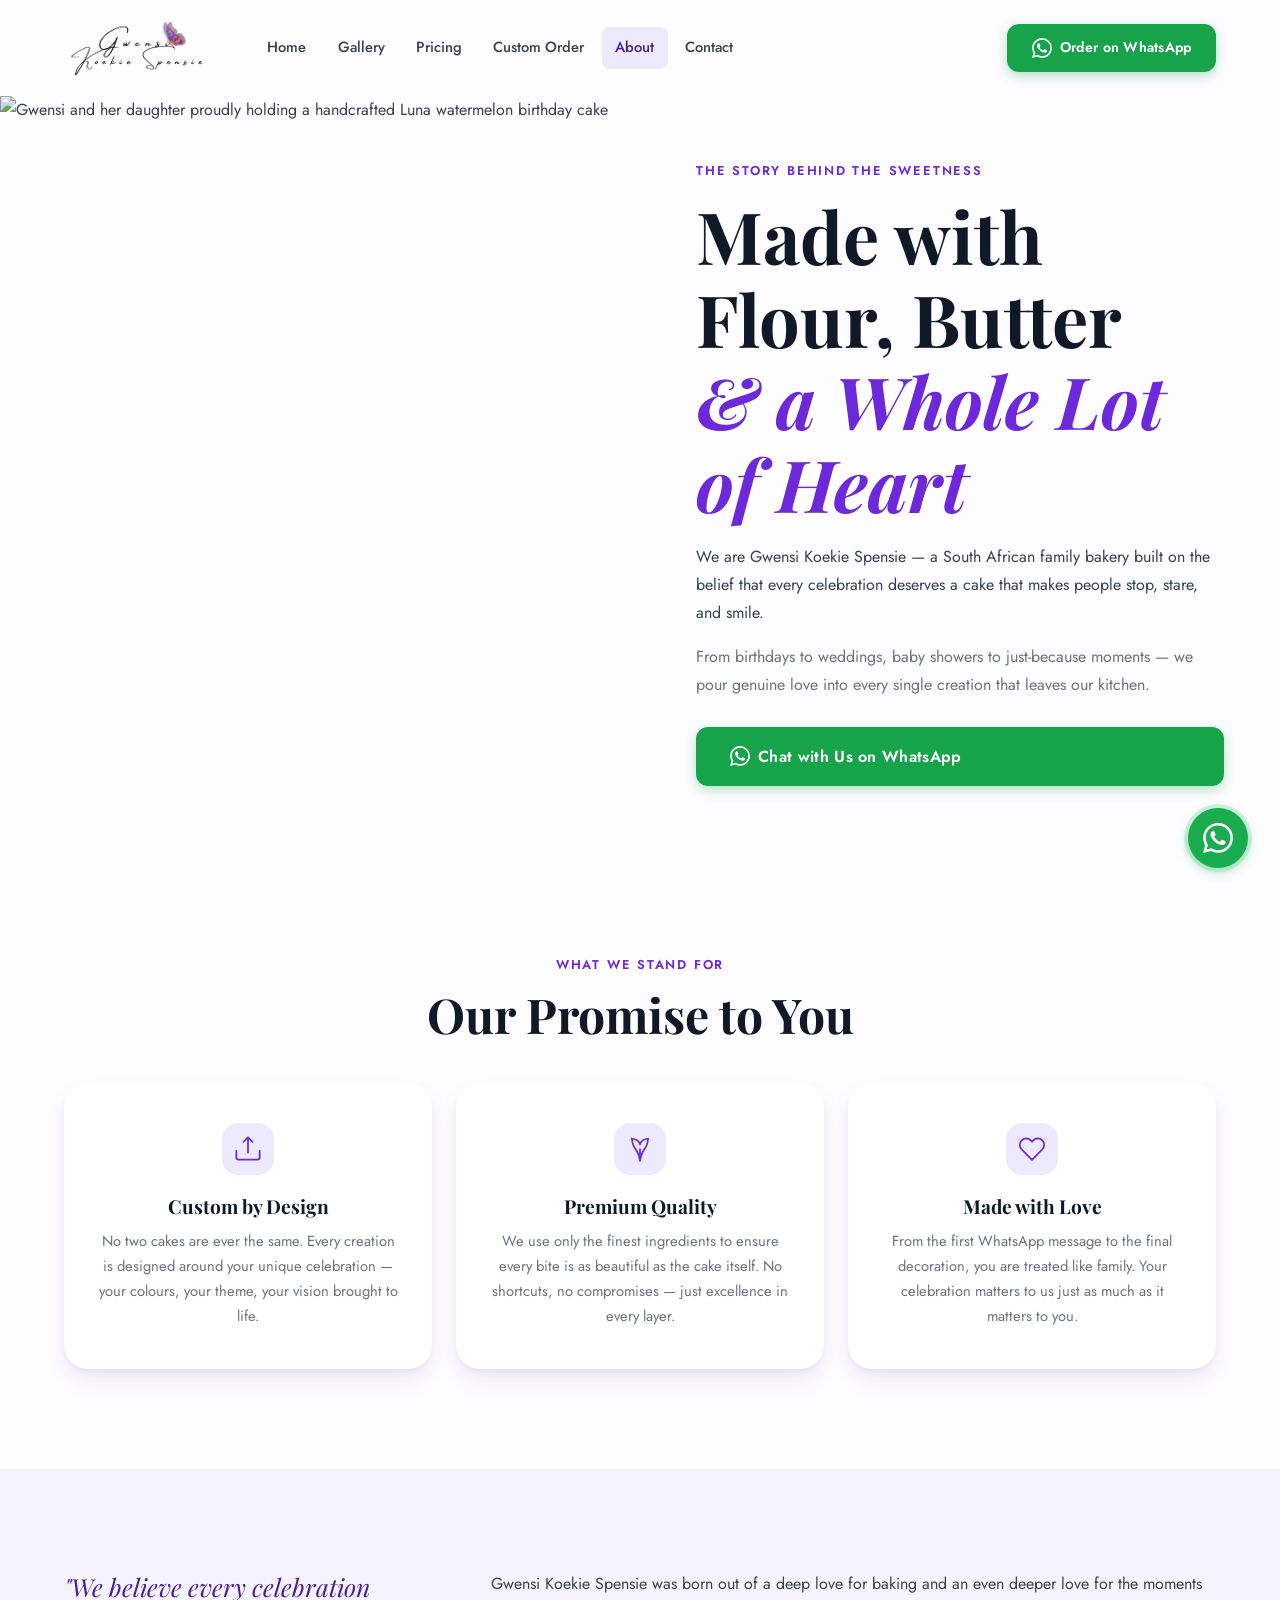
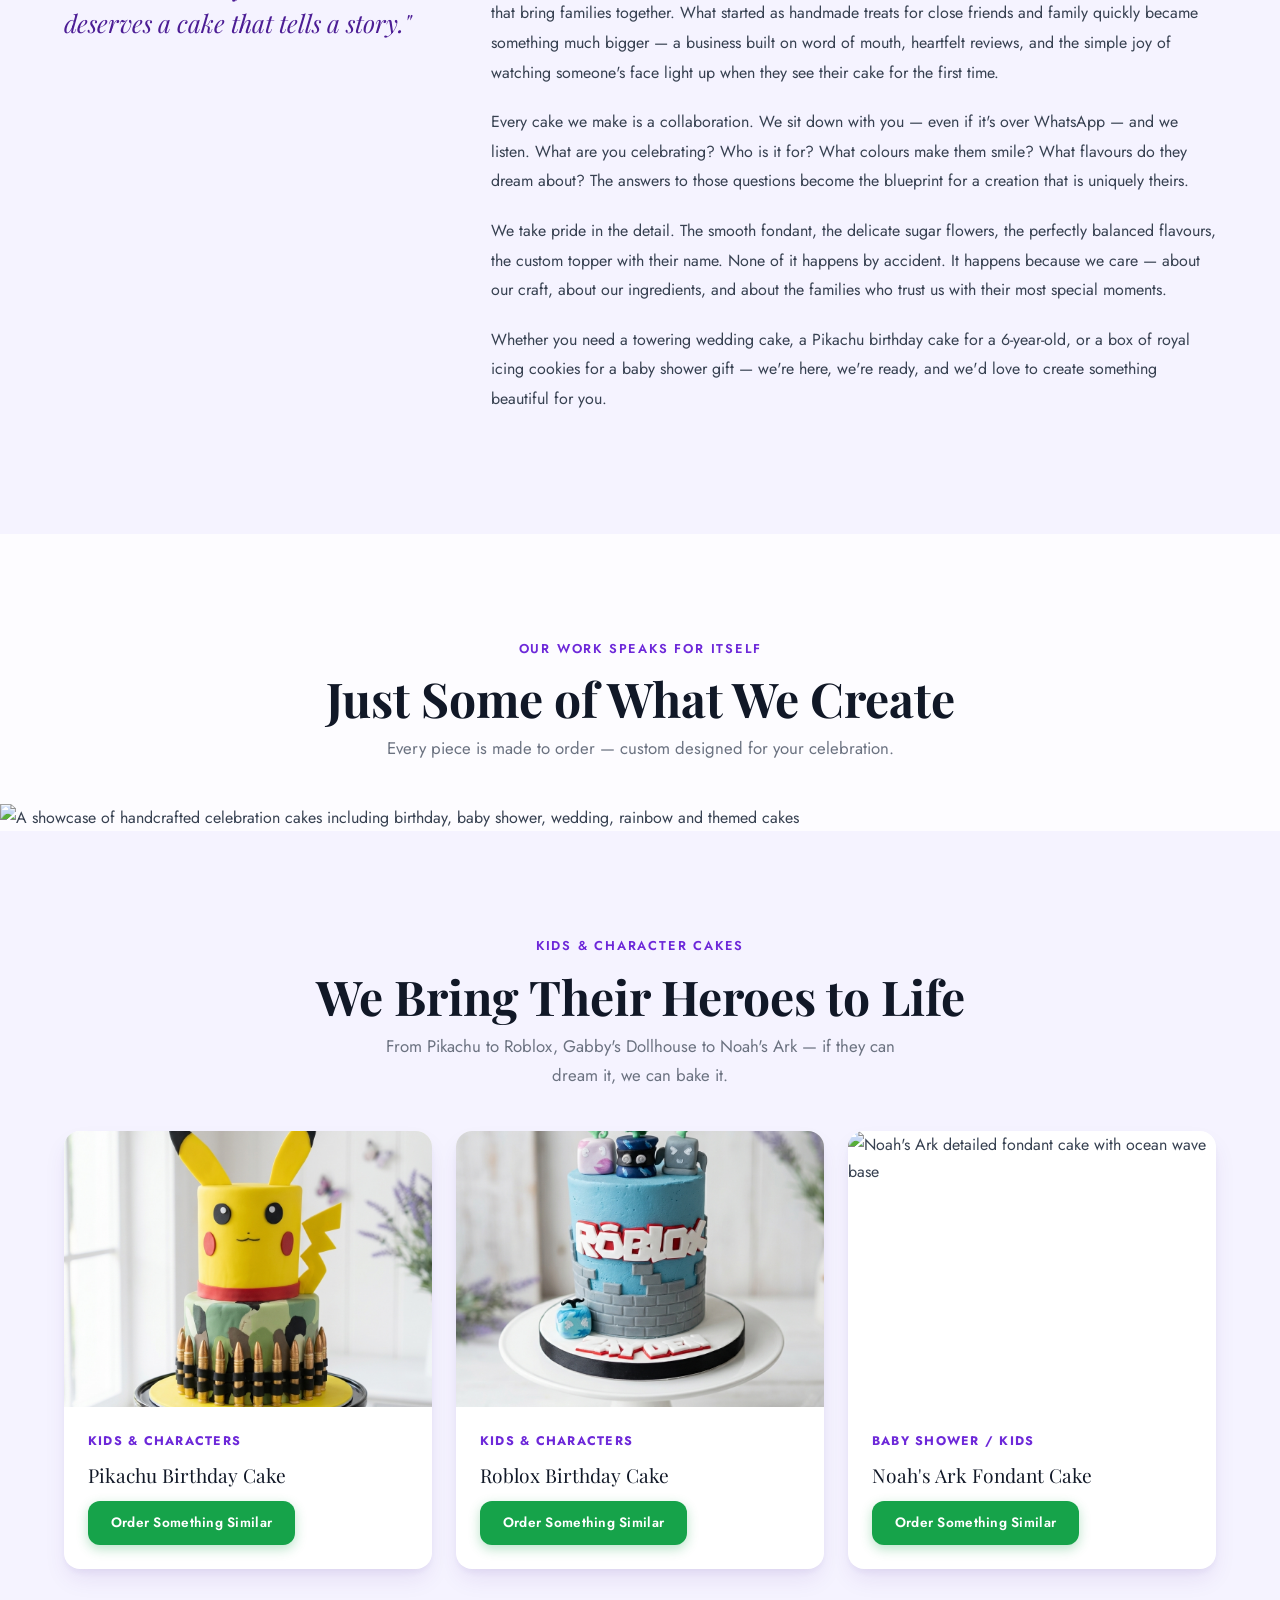
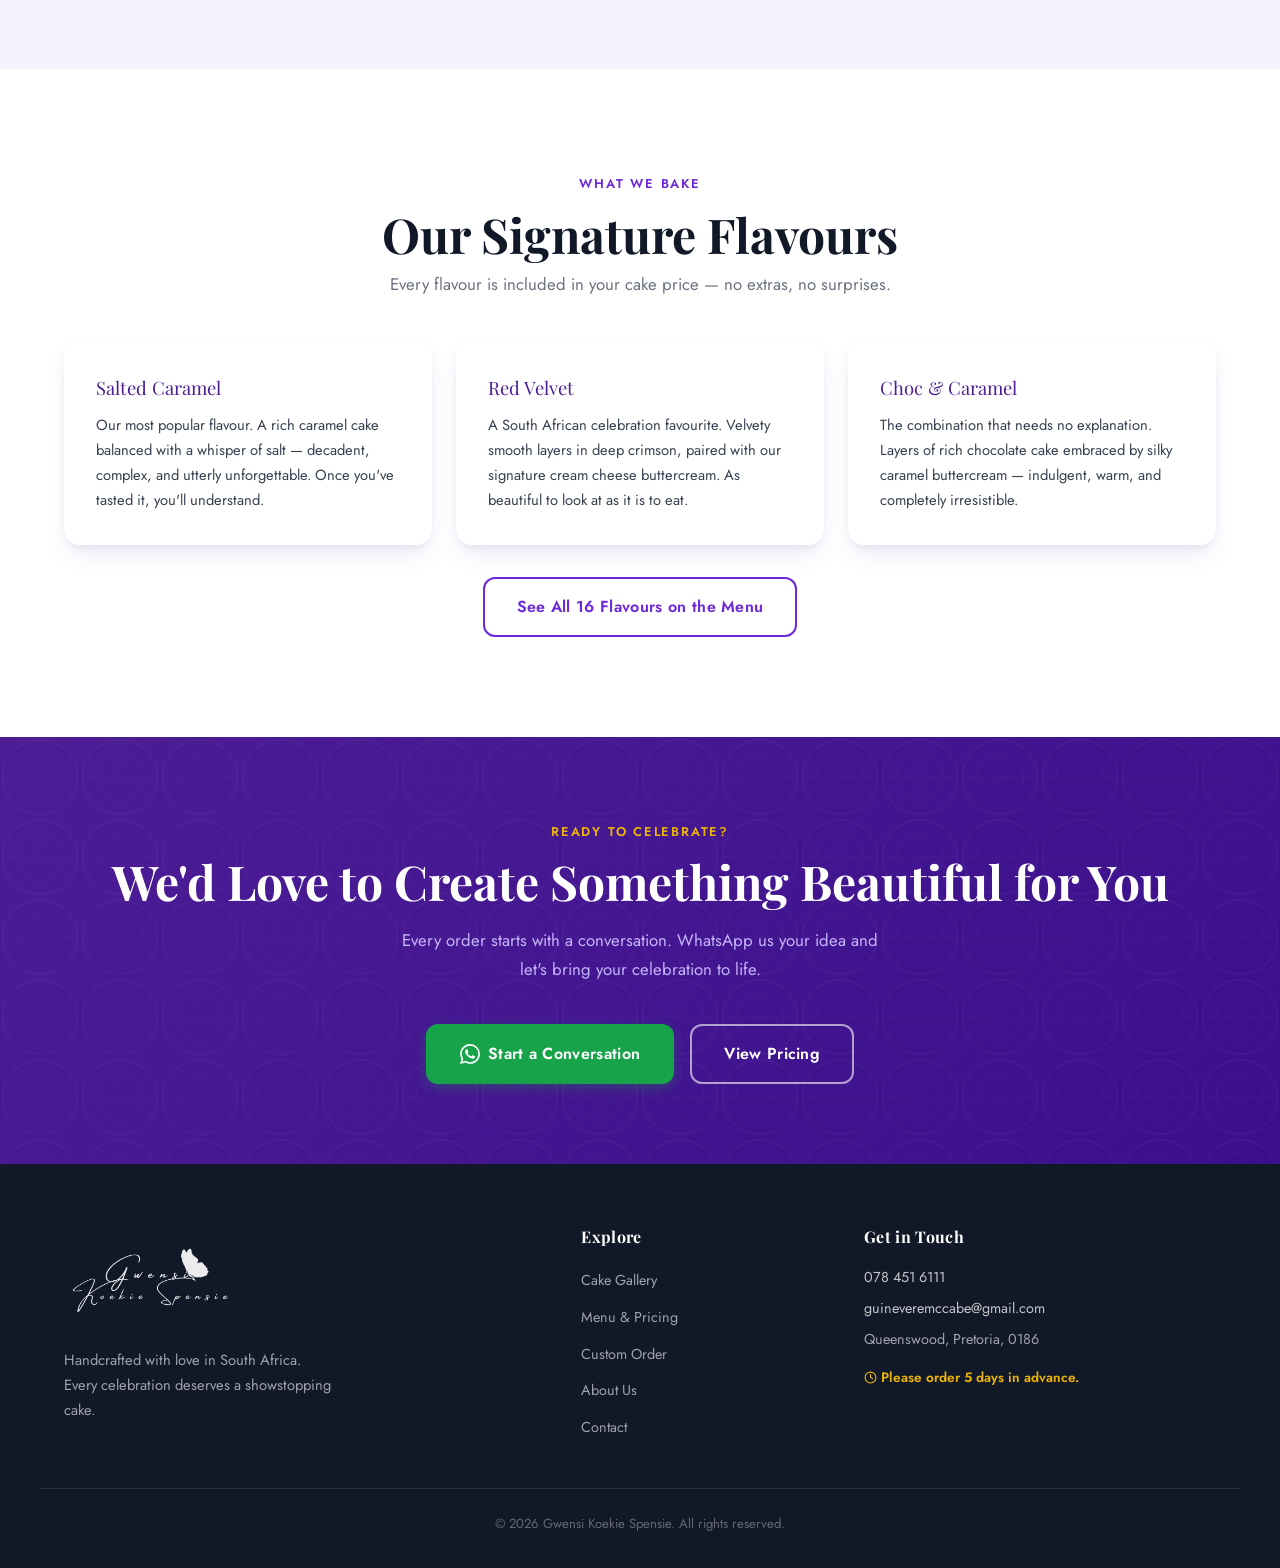
==== about.html @ 466b2aad "feat: initial commit — Gwensi Koekie Spensie website Full 6-page static bakery website with: - Respo" ====
<!DOCTYPE html>
<html lang="en">
<head>
  <meta charset="UTF-8">
  <meta name="viewport" content="width=device-width, initial-scale=1.0">
  <meta name="description" content="Meet the team behind Gwensi Koekie Spensie — handcrafted celebration cakes made with love, premium ingredients and a passion for making every occasion unforgettable.">
  <meta name="theme-color" content="#4C1D95">
  <title>About — Gwensi Koekie Spensie</title>
  <link rel="icon" type="image/png" href="images/logo.png">
  <link rel="canonical" href="https://gwensikoekie.co.za/about">
  <meta property="og:type" content="website">
  <meta property="og:url" content="https://gwensikoekie.co.za/about">
  <meta property="og:title" content="About — Gwensi Koekie Spensie">
  <meta property="og:description" content="Meet the team behind Gwensi Koekie Spensie — handcrafted celebration cakes made with love, premium ingredients and a passion for making every occasion unforgettable.">
  <meta property="og:image" content="images/about-gwensi.jpg">
  <meta property="og:site_name" content="Gwensi Koekie Spensie">
  <link rel="preload" as="image" href="images/about-gwensi.jpg">
  <link rel="preconnect" href="https://fonts.googleapis.com">
  <link rel="preconnect" href="https://fonts.gstatic.com" crossorigin>
  <link href="https://fonts.googleapis.com/css2?family=Playfair+Display:ital,wght@0,400;0,600;0,700;1,400&family=Jost:wght@300;400;500;600&display=swap" rel="stylesheet">
  <link rel="stylesheet" href="css/base.css">
  <link rel="stylesheet" href="css/components.css">
  <link rel="stylesheet" href="css/pages.css">
</head>
<body data-page="about">

  <!-- HEADER -->
  <header class="site-header" id="site-header">
    <div class="container header-inner">
      <a href="index.html" class="logo-link" aria-label="Gwensi Koekie Spensie home">
        <img src="images/logo.png" alt="Gwensi Koekie Spensie logo" class="logo-img">
      </a>
      <nav class="main-nav" id="main-nav" aria-label="Main navigation">
        <ul class="nav-list">
          <li><a href="index.html">Home</a></li>
          <li><a href="gallery.html">Gallery</a></li>
          <li><a href="pricing.html">Pricing</a></li>
          <li><a href="order.html">Custom Order</a></li>
          <li><a href="about.html">About</a></li>
          <li><a href="contact.html">Contact</a></li>
        </ul>
      </nav>
      <a href="https://wa.me/27784516111?text=Hi%20Gwensi!%20I%27d%20love%20to%20place%20an%20order." target="_blank" rel="noopener noreferrer" class="btn btn-whatsapp header-wa-btn">
        <svg xmlns="http://www.w3.org/2000/svg" viewBox="0 0 24 24" fill="currentColor" aria-hidden="true" width="20" height="20"><path d="M17.472 14.382c-.297-.149-1.758-.867-2.03-.967-.273-.099-.471-.148-.67.15-.197.297-.767.966-.94 1.164-.173.199-.347.223-.644.075-.297-.15-1.255-.463-2.39-1.475-.883-.788-1.48-1.761-1.653-2.059-.173-.297-.018-.458.13-.606.134-.133.298-.347.446-.52.149-.174.198-.298.298-.497.099-.198.05-.371-.025-.52-.075-.149-.669-1.612-.916-2.207-.242-.579-.487-.5-.669-.51-.173-.008-.371-.01-.57-.01-.198 0-.52.074-.792.372-.272.297-1.04 1.016-1.04 2.479 0 1.462 1.065 2.875 1.213 3.074.149.198 2.096 3.2 5.077 4.487.709.306 1.262.489 1.694.625.712.227 1.36.195 1.871.118.571-.085 1.758-.719 2.006-1.413.248-.694.248-1.289.173-1.413-.074-.124-.272-.198-.57-.347m-5.421 7.403h-.004a9.87 9.87 0 01-5.031-1.378l-.361-.214-3.741.982.998-3.648-.235-.374a9.86 9.86 0 01-1.51-5.26c.001-5.45 4.436-9.884 9.888-9.884 2.64 0 5.122 1.03 6.988 2.898a9.825 9.825 0 012.893 6.994c-.003 5.45-4.437 9.884-9.885 9.884m8.413-18.297A11.815 11.815 0 0012.05 0C5.495 0 .16 5.335.157 11.892c0 2.096.547 4.142 1.588 5.945L.057 24l6.305-1.654a11.882 11.882 0 005.683 1.448h.005c6.554 0 11.89-5.335 11.893-11.893a11.821 11.821 0 00-3.48-8.413z"/></svg>
        Order on WhatsApp
      </a>
      <button class="hamburger" id="hamburger" aria-label="Open navigation menu" aria-expanded="false" aria-controls="main-nav">
        <span></span><span></span><span></span>
      </button>
    </div>
  </header>

  <main>

    <!-- HERO SPLIT — Real Photo of the Bakers -->
    <section class="about-hero-split">
      <div class="about-hero-split__img">
        <img src="images/about-gwensi.jpg" alt="Gwensi and her daughter proudly holding a handcrafted Luna watermelon birthday cake" loading="eager">
      </div>
      <div class="about-hero-split__content">
        <span class="eyebrow">The Story Behind the Sweetness</span>
        <h1 style="margin-bottom: 1.1rem;">Made with Flour, Butter<br><em style="color: var(--purple-mid);">&amp; a Whole Lot of Heart</em></h1>
        <p style="margin-bottom: 1rem;">We are Gwensi Koekie Spensie — a South African family bakery built on the belief that every celebration deserves a cake that makes people stop, stare, and smile.</p>
        <p style="margin-bottom: 1.75rem; color: var(--text-light);">From birthdays to weddings, baby showers to just-because moments — we pour genuine love into every single creation that leaves our kitchen.</p>
        <a href="https://wa.me/27784516111?text=Hi%20Gwensi!%20I%27d%20love%20to%20chat%20about%20placing%20an%20order." target="_blank" rel="noopener noreferrer" class="btn btn-whatsapp">
          <svg xmlns="http://www.w3.org/2000/svg" viewBox="0 0 24 24" fill="currentColor" width="20" height="20" aria-hidden="true"><path d="M17.472 14.382c-.297-.149-1.758-.867-2.03-.967-.273-.099-.471-.148-.67.15-.197.297-.767.966-.94 1.164-.173.199-.347.223-.644.075-.297-.15-1.255-.463-2.39-1.475-.883-.788-1.48-1.761-1.653-2.059-.173-.297-.018-.458.13-.606.134-.133.298-.347.446-.52.149-.174.198-.298.298-.497.099-.198.05-.371-.025-.52-.075-.149-.669-1.612-.916-2.207-.242-.579-.487-.5-.669-.51-.173-.008-.371-.01-.57-.01-.198 0-.52.074-.792.372-.272.297-1.04 1.016-1.04 2.479 0 1.462 1.065 2.875 1.213 3.074.149.198 2.096 3.2 5.077 4.487.709.306 1.262.489 1.694.625.712.227 1.36.195 1.871.118.571-.085 1.758-.719 2.006-1.413.248-.694.248-1.289.173-1.413-.074-.124-.272-.198-.57-.347m-5.421 7.403h-.004a9.87 9.87 0 01-5.031-1.378l-.361-.214-3.741.982.998-3.648-.235-.374a9.86 9.86 0 01-1.51-5.26c.001-5.45 4.436-9.884 9.888-9.884 2.64 0 5.122 1.03 6.988 2.898a9.825 9.825 0 012.893 6.994c-.003 5.45-4.437 9.884-9.885 9.884m8.413-18.297A11.815 11.815 0 0012.05 0C5.495 0 .16 5.335.157 11.892c0 2.096.547 4.142 1.588 5.945L.057 24l6.305-1.654a11.882 11.882 0 005.683 1.448h.005c6.554 0 11.89-5.335 11.893-11.893a11.821 11.821 0 00-3.48-8.413z"/></svg>
          Chat with Us on WhatsApp
        </a>
      </div>
    </section>

    <!-- THREE PILLARS -->
    <section class="section" style="background: var(--off-white);">
      <div class="container">
        <div class="text-center reveal" style="margin-bottom: 2.5rem;">
          <span class="eyebrow">What We Stand For</span>
          <h2 class="section-heading">Our Promise to You</h2>
        </div>
        <div class="grid-3">
          <div class="pillar-card reveal reveal--delay-1">
            <span class="pillar-card__icon"><svg xmlns="http://www.w3.org/2000/svg" fill="none" viewBox="0 0 24 24" stroke="currentColor" stroke-width="1.5" stroke-linecap="round" stroke-linejoin="round" aria-hidden="true"><path d="M2 13.5V19a2 2 0 002 2h16a2 2 0 002-2v-5.5"/><path d="M12 2v13M8 6l4-4 4 4"/></svg></span>
            <h3 class="pillar-card__title">Custom by Design</h3>
            <p class="pillar-card__text">No two cakes are ever the same. Every creation is designed around your unique celebration — your colours, your theme, your vision brought to life.</p>
          </div>
          <div class="pillar-card reveal reveal--delay-2">
            <span class="pillar-card__icon"><svg xmlns="http://www.w3.org/2000/svg" fill="none" viewBox="0 0 24 24" stroke="currentColor" stroke-width="1.5" stroke-linecap="round" stroke-linejoin="round" aria-hidden="true"><path d="M12 22V12"/><path d="M5 3s.55 6 3.5 9.5C11 16 12 22 12 22c0 0 1-6 3.5-9.5C18.45 9 19 3 19 3S13 4 12 8c-1-4-7-5-7-5z"/></svg></span>
            <h3 class="pillar-card__title">Premium Quality</h3>
            <p class="pillar-card__text">We use only the finest ingredients to ensure every bite is as beautiful as the cake itself. No shortcuts, no compromises — just excellence in every layer.</p>
          </div>
          <div class="pillar-card reveal reveal--delay-3">
            <span class="pillar-card__icon"><svg xmlns="http://www.w3.org/2000/svg" fill="none" viewBox="0 0 24 24" stroke="currentColor" stroke-width="1.5" stroke-linecap="round" stroke-linejoin="round" aria-hidden="true"><path d="M20.84 4.61a5.5 5.5 0 0 0-7.78 0L12 5.67l-1.06-1.06a5.5 5.5 0 0 0-7.78 7.78l1.06 1.06L12 21.23l7.78-7.78 1.06-1.06a5.5 5.5 0 0 0 0-7.78z"/></svg></span>
            <h3 class="pillar-card__title">Made with Love</h3>
            <p class="pillar-card__text">From the first WhatsApp message to the final decoration, you are treated like family. Your celebration matters to us just as much as it matters to you.</p>
          </div>
        </div>
      </div>
    </section>

    <!-- BRAND STORY -->
    <section class="section about-story">
      <div class="container">
        <div class="about-story__grid">
          <div class="about-story__pull reveal">
            "We believe every celebration deserves a cake that tells a story."
          </div>
          <div class="about-story__text reveal reveal--delay-1">
            <p>Gwensi Koekie Spensie was born out of a deep love for baking and an even deeper love for the moments that bring families together. What started as handmade treats for close friends and family quickly became something much bigger — a business built on word of mouth, heartfelt reviews, and the simple joy of watching someone's face light up when they see their cake for the first time.</p>
            <p>Every cake we make is a collaboration. We sit down with you — even if it's over WhatsApp — and we listen. What are you celebrating? Who is it for? What colours make them smile? What flavours do they dream about? The answers to those questions become the blueprint for a creation that is uniquely theirs.</p>
            <p>We take pride in the detail. The smooth fondant, the delicate sugar flowers, the perfectly balanced flavours, the custom topper with their name. None of it happens by accident. It happens because we care — about our craft, about our ingredients, and about the families who trust us with their most special moments.</p>
            <p>Whether you need a towering wedding cake, a Pikachu birthday cake for a 6-year-old, or a box of royal icing cookies for a baby shower gift — we're here, we're ready, and we'd love to create something beautiful for you.</p>
          </div>
        </div>
      </div>
    </section>

    <!-- PORTFOLIO FULL WIDTH -->
    <section class="section" style="background: var(--off-white); padding-bottom: 0;">
      <div class="container">
        <div class="text-center reveal" style="margin-bottom: 2rem;">
          <span class="eyebrow">Our Work Speaks for Itself</span>
          <h2 class="section-heading">Just Some of What We Create</h2>
          <p class="section-sub">Every piece is made to order — custom designed for your celebration.</p>
        </div>
      </div>
      <img src="images/grid-occasions.jpg" alt="A showcase of handcrafted celebration cakes including birthday, baby shower, wedding, rainbow and themed cakes" class="about-fullwidth-img" style="border-radius: 0; max-height: 460px;" loading="lazy">
    </section>

    <!-- CHARACTER & KIDS CAKES SHOWCASE -->
    <section class="section" style="background: var(--purple-tint);">
      <div class="container">
        <div class="text-center reveal" style="margin-bottom: 2.5rem;">
          <span class="eyebrow">Kids &amp; Character Cakes</span>
          <h2 class="section-heading">We Bring Their Heroes to Life</h2>
          <p class="section-sub">From Pikachu to Roblox, Gabby's Dollhouse to Noah's Ark — if they can dream it, we can bake it.</p>
        </div>
        <div class="grid-3">
          <div class="card reveal reveal--delay-1">
            <img src="images/cake-pikachu.jpg" alt="Two-tier Pikachu character birthday cake with camo tier" class="card__img" loading="lazy">
            <div class="card__body">
              <p class="card__label">Kids &amp; Characters</p>
              <p class="card__title">Pikachu Birthday Cake</p>
              <a href="https://wa.me/27784516111?text=Hi%20Gwensi!%20I%27d%20love%20a%20character%20cake%20for%20my%20child%27s%20birthday.%20Can%20we%20chat%3F" target="_blank" rel="noopener noreferrer" class="btn btn-whatsapp btn--sm">Order Something Similar</a>
            </div>
          </div>
          <div class="card reveal reveal--delay-2">
            <img src="images/cake-roblox.jpg" alt="Roblox themed blue brick birthday cake for Payden" class="card__img" loading="lazy">
            <div class="card__body">
              <p class="card__label">Kids &amp; Characters</p>
              <p class="card__title">Roblox Birthday Cake</p>
              <a href="https://wa.me/27784516111?text=Hi%20Gwensi!%20I%27d%20love%20a%20Roblox%20themed%20cake.%20Can%20we%20chat%3F" target="_blank" rel="noopener noreferrer" class="btn btn-whatsapp btn--sm">Order Something Similar</a>
            </div>
          </div>
          <div class="card reveal reveal--delay-3">
            <img src="images/cake-noahs-ark.jpg" alt="Noah's Ark detailed fondant cake with ocean wave base" class="card__img" loading="lazy">
            <div class="card__body">
              <p class="card__label">Baby Shower / Kids</p>
              <p class="card__title">Noah's Ark Fondant Cake</p>
              <a href="https://wa.me/27784516111?text=Hi%20Gwensi!%20I%27d%20love%20a%20Noah%27s%20Ark%20style%20cake.%20Can%20we%20chat%3F" target="_blank" rel="noopener noreferrer" class="btn btn-whatsapp btn--sm">Order Something Similar</a>
            </div>
          </div>
        </div>
      </div>
    </section>

    <!-- SIGNATURE FLAVOURS -->
    <section class="section" style="background: var(--white);">
      <div class="container">
        <div class="text-center reveal" style="margin-bottom: 2.5rem;">
          <span class="eyebrow">What We Bake</span>
          <h2 class="section-heading">Our Signature Flavours</h2>
          <p class="section-sub">Every flavour is included in your cake price — no extras, no surprises.</p>
        </div>
        <div class="flavour-story-grid">
          <div class="flavour-story-card reveal reveal--delay-1">
            <p class="flavour-story-card__name">Salted Caramel</p>
            <p class="flavour-story-card__text">Our most popular flavour. A rich caramel cake balanced with a whisper of salt — decadent, complex, and utterly unforgettable. Once you've tasted it, you'll understand.</p>
          </div>
          <div class="flavour-story-card reveal reveal--delay-2">
            <p class="flavour-story-card__name">Red Velvet</p>
            <p class="flavour-story-card__text">A South African celebration favourite. Velvety smooth layers in deep crimson, paired with our signature cream cheese buttercream. As beautiful to look at as it is to eat.</p>
          </div>
          <div class="flavour-story-card reveal reveal--delay-3">
            <p class="flavour-story-card__name">Choc &amp; Caramel</p>
            <p class="flavour-story-card__text">The combination that needs no explanation. Layers of rich chocolate cake embraced by silky caramel buttercream — indulgent, warm, and completely irresistible.</p>
          </div>
        </div>
        <div class="text-center" style="margin-top: 2rem;">
          <a href="pricing.html" class="btn btn-outline">See All 16 Flavours on the Menu</a>
        </div>
      </div>
    </section>

    <!-- CONTACT NUDGE -->
    <section class="cta-banner">
      <div class="cta-banner__bg" aria-hidden="true"></div>
      <div class="container">
        <span class="eyebrow eyebrow--gold reveal">Ready to Celebrate?</span>
        <h2 class="cta-banner__title reveal">We'd Love to Create Something Beautiful for You</h2>
        <p class="cta-banner__sub reveal">Every order starts with a conversation. WhatsApp us your idea and let's bring your celebration to life.</p>
        <div class="cta-banner__btns reveal">
          <a href="https://wa.me/27784516111?text=Hi%20Gwensi!%20I%27d%20love%20to%20order%20a%20cake.%20Can%20we%20chat%3F" target="_blank" rel="noopener noreferrer" class="btn btn-whatsapp">
            <svg xmlns="http://www.w3.org/2000/svg" viewBox="0 0 24 24" fill="currentColor" width="20" height="20" aria-hidden="true"><path d="M17.472 14.382c-.297-.149-1.758-.867-2.03-.967-.273-.099-.471-.148-.67.15-.197.297-.767.966-.94 1.164-.173.199-.347.223-.644.075-.297-.15-1.255-.463-2.39-1.475-.883-.788-1.48-1.761-1.653-2.059-.173-.297-.018-.458.13-.606.134-.133.298-.347.446-.52.149-.174.198-.298.298-.497.099-.198.05-.371-.025-.52-.075-.149-.669-1.612-.916-2.207-.242-.579-.487-.5-.669-.51-.173-.008-.371-.01-.57-.01-.198 0-.52.074-.792.372-.272.297-1.04 1.016-1.04 2.479 0 1.462 1.065 2.875 1.213 3.074.149.198 2.096 3.2 5.077 4.487.709.306 1.262.489 1.694.625.712.227 1.36.195 1.871.118.571-.085 1.758-.719 2.006-1.413.248-.694.248-1.289.173-1.413-.074-.124-.272-.198-.57-.347m-5.421 7.403h-.004a9.87 9.87 0 01-5.031-1.378l-.361-.214-3.741.982.998-3.648-.235-.374a9.86 9.86 0 01-1.51-5.26c.001-5.45 4.436-9.884 9.888-9.884 2.64 0 5.122 1.03 6.988 2.898a9.825 9.825 0 012.893 6.994c-.003 5.45-4.437 9.884-9.885 9.884m8.413-18.297A11.815 11.815 0 0012.05 0C5.495 0 .16 5.335.157 11.892c0 2.096.547 4.142 1.588 5.945L.057 24l6.305-1.654a11.882 11.882 0 005.683 1.448h.005c6.554 0 11.89-5.335 11.893-11.893a11.821 11.821 0 00-3.48-8.413z"/></svg>
            Start a Conversation
          </a>
          <a href="pricing.html" class="btn btn-outline-white">View Pricing</a>
        </div>
      </div>
    </section>

  </main>

  <!-- FOOTER -->
  <footer class="site-footer">
    <div class="container footer-grid">
      <div class="footer-brand">
        <img src="images/logo.png" alt="Gwensi Koekie Spensie" class="footer-logo" loading="lazy">
        <p>Handcrafted with love in South Africa.<br>Every celebration deserves a showstopping cake.</p>
      </div>
      <div class="footer-links">
        <h4>Explore</h4>
        <ul>
          <li><a href="gallery.html">Cake Gallery</a></li>
          <li><a href="pricing.html">Menu &amp; Pricing</a></li>
          <li><a href="order.html">Custom Order</a></li>
          <li><a href="about.html">About Us</a></li>
          <li><a href="contact.html">Contact</a></li>
        </ul>
      </div>
      <div class="footer-contact">
        <h4>Get in Touch</h4>
        <p><a href="https://wa.me/27784516111" target="_blank" rel="noopener noreferrer">078 451 6111</a></p>
        <p><a href="mailto:guineveremccabe@gmail.com">guineveremccabe@gmail.com</a></p>
        <p>Queenswood, Pretoria, 0186</p><p class="footer-notice"><svg xmlns="http://www.w3.org/2000/svg" width="13" height="13" fill="none" viewBox="0 0 24 24" stroke="currentColor" stroke-width="2" stroke-linecap="round" stroke-linejoin="round" aria-hidden="true" style="display:inline-block;vertical-align:-2px;margin-right:4px"><circle cx="12" cy="12" r="10"/><polyline points="12 6 12 12 16 14"/></svg>Please order 5 days in advance.</p>
      </div>
    </div>
    <div class="footer-bottom container">
      <p>© 2026 Gwensi Koekie Spensie. All rights reserved.</p>
    </div>
  </footer>

  <!-- FLOATING WHATSAPP BUBBLE -->
  <button class="scroll-top-btn" id="scroll-top-btn" aria-label="Scroll to top"><svg viewBox="0 0 24 24" aria-hidden="true"><polyline points="18 15 12 9 6 15"></polyline></svg></button>

    <a href="https://wa.me/27784516111?text=Hi%20Gwensi!%20I%27d%20love%20to%20place%20an%20order." target="_blank" rel="noopener noreferrer" class="wa-bubble" aria-label="Order on WhatsApp">
    <svg xmlns="http://www.w3.org/2000/svg" viewBox="0 0 24 24" aria-hidden="true"><path d="M17.472 14.382c-.297-.149-1.758-.867-2.03-.967-.273-.099-.471-.148-.67.15-.197.297-.767.966-.94 1.164-.173.199-.347.223-.644.075-.297-.15-1.255-.463-2.39-1.475-.883-.788-1.48-1.761-1.653-2.059-.173-.297-.018-.458.13-.606.134-.133.298-.347.446-.52.149-.174.198-.298.298-.497.099-.198.05-.371-.025-.52-.075-.149-.669-1.612-.916-2.207-.242-.579-.487-.5-.669-.51-.173-.008-.371-.01-.57-.01-.198 0-.52.074-.792.372-.272.297-1.04 1.016-1.04 2.479 0 1.462 1.065 2.875 1.213 3.074.149.198 2.096 3.2 5.077 4.487.709.306 1.262.489 1.694.625.712.227 1.36.195 1.871.118.571-.085 1.758-.719 2.006-1.413.248-.694.248-1.289.173-1.413-.074-.124-.272-.198-.57-.347m-5.421 7.403h-.004a9.87 9.87 0 01-5.031-1.378l-.361-.214-3.741.982.998-3.648-.235-.374a9.86 9.86 0 01-1.51-5.26c.001-5.45 4.436-9.884 9.888-9.884 2.64 0 5.122 1.03 6.988 2.898a9.825 9.825 0 012.893 6.994c-.003 5.45-4.437 9.884-9.885 9.884m8.413-18.297A11.815 11.815 0 0012.05 0C5.495 0 .16 5.335.157 11.892c0 2.096.547 4.142 1.588 5.945L.057 24l6.305-1.654a11.882 11.882 0 005.683 1.448h.005c6.554 0 11.89-5.335 11.893-11.893a11.821 11.821 0 00-3.48-8.413z"/></svg>
    <span class="wa-bubble__tooltip">Order on WhatsApp</span>
  </a>

  <script src="js/main.js" defer></script>
</body>
</html>
---- css/base.css ----
/* ============================================================
   BASE — Custom Properties, Reset, Typography, Utilities
   Gwensi Koekie Spensie
   ============================================================ */

/* ── Custom Properties ──────────────────────────────────────── */
:root {
  /* Brand Palette — Purple */
  --purple-deep:  #4C1D95;
  --purple-mid:   #6D28D9;
  --purple-500:   #8B5CF6;
  --purple-light: #C4B5FD;
  --purple-wash:  #EDE9FE;
  --purple-tint:  #F5F3FF;

  /* Brand Palette — Green (WhatsApp) */
  --wa-green:     #16A34A;
  --wa-green-h:   #22C55E;
  --wa-dark:      #128C7E;
  --green-50:     #F0FDF4;

  /* Brand Palette — Gold */
  --gold:         #EAB308;
  --gold-light:   #FEF9C3;
  --gold-100:     #FEF9C3;

  /* Neutrals */
  --white:        #FFFFFF;
  --off-white:    #FDFCFF;
  --gray-50:      #F9FAFB;
  --gray-100:     #F3F4F6;
  --gray-300:     #D1D5DB;
  --gray-500:     #6B7280;
  --gray-700:     #374151;
  --gray-900:     #111827;

  /* Legacy aliases (keep for backward compat) */
  --text-dark:    #111827;
  --text-mid:     #374151;
  --text-light:   #6B7280;

  /* Typography */
  --font-heading: 'Playfair Display', Georgia, 'Times New Roman', serif;
  --font-body:    'Jost', 'Segoe UI', system-ui, sans-serif;

  /* Spacing — Section rhythm */
  --section-gap-desktop: 100px;
  --section-gap-mobile:  64px;
  --content-gap-desktop: 48px;
  --content-gap-mobile:  32px;

  /* Legacy spacing */
  --space-xs:  0.5rem;
  --space-sm:  1rem;
  --space-md:  2rem;
  --space-lg:  4rem;
  --space-xl:  7rem;

  /* Radius — Universal system */
  --btn-border-radius:  12px;
  --card-border-radius: 16px;
  --radius-sm:   8px;
  --radius-md:   16px;
  --radius-lg:   24px;
  --radius-xl:   32px;
  --radius-pill: 9999px;

  /* Buttons */
  --btn-padding:       14px 32px;
  --btn-font-size:     1rem;
  --btn-font-weight:   600;

  /* Cards */
  --card-padding-desktop: 32px;
  --card-padding-mobile:  24px;
  --card-gap: 24px;

  /* Max widths */
  --max-width:        1200px;
  --max-width-narrow: 800px;

  /* Shadows */
  --shadow-card:  0 4px 6px -1px rgba(76,29,149,0.06),
                  0 12px 24px -4px rgba(76,29,149,0.10);
  --shadow-hover: 0 8px 16px -2px rgba(76,29,149,0.14),
                  0 24px 48px -8px rgba(76,29,149,0.16);
  --shadow-cta:   0 4px 20px rgba(234,179,8,0.35);
  --shadow-wa:    0 4px 12px rgba(22,163,74,0.3);

  /* Motion */
  --ease-smooth: cubic-bezier(0.4, 0, 0.2, 1);
  --ease-spring: cubic-bezier(0.34, 1.56, 0.64, 1);
  --duration:    200ms;
  --duration-lg: 500ms;
}

/* ── Reset ──────────────────────────────────────────────────── */
*, *::before, *::after {
  box-sizing: border-box;
  margin: 0;
  padding: 0;
}

html {
  scroll-behavior: smooth;
  -webkit-text-size-adjust: 100%;
}

body {
  font-family: var(--font-body);
  font-size: 1rem;
  line-height: 1.7;
  color: var(--text-mid);
  background-color: var(--off-white);
  -webkit-font-smoothing: antialiased;
  -moz-osx-font-smoothing: grayscale;
}

img, video {
  display: block;
  max-width: 100%;
  height: auto;
}

a {
  color: inherit;
  text-decoration: none;
}

ul, ol {
  list-style: none;
}

button, input, select, textarea {
  font: inherit;
  border: none;
  background: none;
}

button {
  outline: none; /* buttons have :focus-visible styles */
}

button {
  cursor: pointer;
}

/* ── Typography ─────────────────────────────────────────────── */
h1, h2, h3, h4, h5, h6 {
  font-family: var(--font-heading);
  color: var(--text-dark);
  line-height: 1.15;
  font-weight: 700;
}

h1 { font-size: clamp(2.25rem, 5vw + 1rem, 4.5rem); }
h2 { font-size: clamp(1.75rem, 3vw + 0.75rem, 3rem); }
h3 { font-size: clamp(1.25rem, 2vw + 0.5rem, 1.75rem); }
h4 { font-size: clamp(1.1rem, 1.5vw + 0.4rem, 1.35rem); }

p {
  color: var(--text-mid);
  line-height: 1.75;
}

strong { font-weight: 600; color: var(--text-dark); }

em { font-style: italic; }

/* ── Layout Utilities ───────────────────────────────────────── */
.container {
  max-width: 1200px;
  margin-inline: auto;
  padding-inline: 1.5rem;
}

.container--narrow {
  max-width: 760px;
  margin-inline: auto;
  padding-inline: 1.5rem;
}

.section {
  padding-block: var(--section-gap-desktop);
}

.section--lg {
  padding-block: var(--space-xl);
}

.section--sm {
  padding-block: var(--space-md);
}

.section--alt {
  background: var(--gray-50);
}

@media (max-width: 767px) {
  .section { padding-block: var(--section-gap-mobile); }
}

/* ── Text Utilities ─────────────────────────────────────────── */
.text-center { text-align: center; }
.text-left   { text-align: left; }

.text-gradient {
  background: linear-gradient(135deg, var(--purple-deep) 0%, var(--gold) 100%);
  -webkit-background-clip: text;
  -webkit-text-fill-color: transparent;
  background-clip: text;
}

.eyebrow {
  display: inline-block;
  font-family: var(--font-body);
  font-size: 0.8rem;
  font-weight: 600;
  letter-spacing: 0.14em;
  text-transform: uppercase;
  color: var(--purple-mid);
  margin-bottom: 0.75rem;
}

.eyebrow--gold {
  color: var(--gold);
}

.lead {
  font-size: 1.1rem;
  color: var(--text-mid);
  line-height: 1.8;
  max-width: 60ch;
  margin-inline: auto;
}

.section-heading {
  margin-bottom: 0.5rem;
}

.section-sub {
  font-size: 1.05rem;
  color: var(--text-light);
  margin-bottom: 2.5rem;
  max-width: 55ch;
  margin-inline: auto;
}

/* ── Divider Ornament ───────────────────────────────────────── */
.divider {
  display: flex;
  align-items: center;
  gap: 1rem;
  margin-block: 1rem;
  opacity: 0.6;
}

.divider::before,
.divider::after {
  content: '';
  flex: 1;
  height: 1px;
  background: linear-gradient(to right, transparent, var(--gold), transparent);
}

.divider span {
  color: var(--gold);
  font-size: 0.9rem;
  flex-shrink: 0;
}

/* ── Scroll Reveal ──────────────────────────────────────────── */
.reveal {
  opacity: 0;
  transform: translateY(32px);
  transition: opacity var(--duration-lg) var(--ease-smooth),
              transform var(--duration-lg) var(--ease-smooth);
}

.reveal.revealed {
  opacity: 1;
  transform: translateY(0);
}

.reveal--delay-1 { transition-delay: 100ms; }
.reveal--delay-2 { transition-delay: 200ms; }
.reveal--delay-3 { transition-delay: 300ms; }
.reveal--delay-4 { transition-delay: 400ms; }

/* ── Grid Helpers ───────────────────────────────────────────── */
.grid-2 {
  display: grid;
  grid-template-columns: repeat(2, 1fr);
  gap: 1.5rem;
}

.grid-3 {
  display: grid;
  grid-template-columns: repeat(3, 1fr);
  gap: 1.5rem;
}

.grid-4 {
  display: grid;
  grid-template-columns: repeat(4, 1fr);
  gap: 1.5rem;
}

@media (max-width: 1023px) {
  .grid-4 { grid-template-columns: repeat(2, 1fr); }
}

@media (max-width: 767px) {
  .grid-2,
  .grid-3,
  .grid-4 { grid-template-columns: 1fr; }
}

/* ── Accessibility ──────────────────────────────────────────── */
:focus-visible {
  outline: 2px solid var(--purple-mid);
  outline-offset: 3px;
  border-radius: 4px;
}

.sr-only {
  position: absolute;
  width: 1px;
  height: 1px;
  padding: 0;
  margin: -1px;
  overflow: hidden;
  clip: rect(0,0,0,0);
  white-space: nowrap;
  border: 0;
}

/* ── Badge / Chip ───────────────────────────────────────────── */
.badge {
  display: inline-block;
  padding: 0.3rem 0.9rem;
  border-radius: var(--radius-pill);
  font-size: 0.78rem;
  font-weight: 600;
  letter-spacing: 0.06em;
  text-transform: uppercase;
}

.badge--purple {
  background: var(--purple-wash);
  color: var(--purple-deep);
}

.badge--gold {
  background: linear-gradient(135deg, var(--gold), #C9A227);
  color: var(--text-dark);
}

.badge--white {
  background: rgba(255,255,255,0.2);
  color: var(--white);
  border: 1px solid rgba(255,255,255,0.35);
}

/* ── Flavour Chip ───────────────────────────────────────────── */
.flavour-chip {
  display: inline-block;
  padding: 0.4rem 1.1rem;
  border-radius: var(--radius-pill);
  background: var(--purple-wash);
  color: var(--purple-deep);
  font-size: 0.9rem;
  font-weight: 500;
  border: 1px solid var(--purple-light);
  transition: background var(--duration) var(--ease-smooth),
              transform var(--duration) var(--ease-smooth);
}

.flavour-chip:hover {
  background: var(--purple-light);
  transform: translateY(-2px);
}

/* ── Notice Strip ───────────────────────────────────────────── */
.notice-strip {
  background: linear-gradient(135deg, var(--gold) 0%, #C9A227 100%);
  color: var(--text-dark);
  padding: 0.85rem 1.5rem;
  text-align: center;
  font-size: 0.92rem;
  font-weight: 600;
  letter-spacing: 0.04em;
}

.notice-strip a {
  text-decoration: underline;
  text-underline-offset: 3px;
}

/* ── Star Rating ────────────────────────────────────────────── */
.star-rating {
  display: flex;
  gap: 2px;
  margin-bottom: 0.75rem;
}

.star-rating span {
  color: var(--gold);
  font-size: 1rem;
}

/* ── Scroll-to-top Button ───────────────────────────────────── */
.scroll-top-btn {
  position: fixed;
  bottom: 7rem;
  right: 2rem;
  z-index: 199;
  width: 44px;
  height: 44px;
  border-radius: 50%;
  background: var(--purple-mid);
  color: var(--white);
  border: none;
  cursor: pointer;
  display: flex;
  align-items: center;
  justify-content: center;
  opacity: 0;
  pointer-events: none;
  transform: translateY(8px);
  transition: opacity 0.2s var(--ease-smooth), transform 0.2s var(--ease-smooth),
              background 0.2s var(--ease-smooth);
  box-shadow: 0 2px 8px rgba(76,29,149,0.25);
}

.scroll-top-btn.visible {
  opacity: 1;
  pointer-events: auto;
  transform: translateY(0);
}

.scroll-top-btn:hover {
  background: var(--purple-500);
}

.scroll-top-btn svg {
  width: 20px;
  height: 20px;
  stroke: currentColor;
  fill: none;
  stroke-width: 2.5;
  stroke-linecap: round;
  stroke-linejoin: round;
}
---- css/components.css ----
/* ============================================================
   COMPONENTS — Header, Footer, Buttons, Cards, WhatsApp Bubble
   Gwensi Koekie Spensie
   ============================================================ */

/* ── Buttons ────────────────────────────────────────────────── */
.btn {
  display: inline-flex;
  align-items: center;
  gap: 0.5rem;
  padding: var(--btn-padding);
  border-radius: var(--btn-border-radius);
  font-family: var(--font-body);
  font-size: var(--btn-font-size);
  font-weight: var(--btn-font-weight);
  letter-spacing: 0.02em;
  text-decoration: none;
  cursor: pointer;
  transition: transform 0.2s var(--ease-smooth),
              box-shadow 0.2s var(--ease-smooth),
              background-color 0.2s var(--ease-smooth),
              border-color 0.2s var(--ease-smooth),
              color 0.2s var(--ease-smooth);
  white-space: nowrap;
  border: 2px solid transparent;
}

.btn:hover {
  transform: translateY(-1px);
}

.btn:active {
  transform: translateY(0);
}

.btn:focus-visible {
  outline: 2px solid var(--purple-500);
  outline-offset: 2px;
}

.btn svg {
  width: 20px;
  height: 20px;
  flex-shrink: 0;
}

/* Primary — purple */
.btn-primary {
  background: var(--purple-mid);
  color: var(--white);
  box-shadow: 0 2px 8px rgba(76,29,149,0.15);
}

.btn-primary:hover {
  background: var(--purple-deep);
  box-shadow: 0 4px 16px rgba(76,29,149,0.22);
}

/* WhatsApp — green */
.btn-whatsapp {
  background: var(--wa-green);
  color: var(--white);
  box-shadow: var(--shadow-wa);
}

.btn-whatsapp:hover {
  background: var(--wa-green-h);
  box-shadow: 0 8px 20px rgba(22,163,74,0.35);
}

/* Gold — for dark/image backgrounds */
.btn-gold {
  background: linear-gradient(135deg, var(--gold) 0%, #C9A227 100%);
  color: var(--text-dark);
  box-shadow: var(--shadow-cta);
}

.btn-gold:hover {
  box-shadow: 0 8px 28px rgba(212,175,55,0.5);
}

/* Outline — purple */
.btn-outline {
  background: transparent;
  color: var(--purple-mid);
  border-color: var(--purple-mid);
}

.btn-outline:hover {
  background: var(--purple-wash);
}

/* Outline — white (for dark backgrounds) */
.btn-outline-white {
  background: transparent;
  color: var(--white);
  border-color: rgba(255,255,255,0.6);
}

.btn-outline-white:hover {
  background: rgba(255,255,255,0.12);
  border-color: var(--white);
}

/* Small variant */
.btn--sm {
  padding: 0.55rem 1.3rem;
  font-size: 0.85rem;
}

/* Full width */
.btn--full {
  width: 100%;
  justify-content: center;
}

/* ── Sticky Header ──────────────────────────────────────────── */
.site-header {
  position: fixed;
  top: 0;
  left: 0;
  right: 0;
  z-index: 100;
  background: var(--off-white);
  transition: background var(--duration) var(--ease-smooth),
              box-shadow var(--duration) var(--ease-smooth);
}

.site-header--scrolled {
  background: rgba(253,252,255,0.96);
  backdrop-filter: blur(12px);
  -webkit-backdrop-filter: blur(12px);
  box-shadow: 0 1px 0 rgba(91,33,182,0.08),
              0 4px 20px rgba(91,33,182,0.06);
}

.header-inner {
  display: flex;
  align-items: center;
  gap: 2rem;
  height: 96px;
}

.logo-link {
  display: flex;
  align-items: center;
  flex-shrink: 0;
}

.logo-img {
  height: 88px;
  width: auto;
  object-fit: contain;
}

/* ── Main Nav ───────────────────────────────────────────────── */
.main-nav {
  flex: 1;
}

.nav-list {
  display: flex;
  align-items: center;
  gap: 0.25rem;
}

.nav-list a {
  display: block;
  padding: 0.5rem 0.85rem;
  border-radius: var(--radius-sm);
  font-size: 0.92rem;
  font-weight: 500;
  color: var(--text-mid);
  transition: color var(--duration) var(--ease-smooth),
              background var(--duration) var(--ease-smooth);
}

.nav-list a:hover,
.nav-list a.active {
  color: var(--purple-deep);
  background: var(--purple-wash);
}

.header-wa-btn {
  padding: 0.65rem 1.4rem;
  font-size: 0.88rem;
  flex-shrink: 0;
}

/* ── Hamburger ──────────────────────────────────────────────── */
.hamburger {
  display: none;
  flex-direction: column;
  justify-content: center;
  gap: 5px;
  width: 40px;
  height: 40px;
  padding: 8px;
  border-radius: var(--radius-sm);
  margin-left: auto;
  transition: background var(--duration) var(--ease-smooth);
  flex-shrink: 0;
}

.hamburger:hover {
  background: var(--purple-wash);
}

.hamburger span {
  display: block;
  width: 24px;
  height: 2px;
  background: var(--text-dark);
  border-radius: 2px;
  transition: transform var(--duration) var(--ease-smooth),
              opacity var(--duration) var(--ease-smooth);
  transform-origin: center;
}

.hamburger[aria-expanded="true"] span:nth-child(1) {
  transform: translateY(7px) rotate(45deg);
}
.hamburger[aria-expanded="true"] span:nth-child(2) {
  opacity: 0;
}
.hamburger[aria-expanded="true"] span:nth-child(3) {
  transform: translateY(-7px) rotate(-45deg);
}

/* ── Mobile Nav Overlay ─────────────────────────────────────── */
@media (max-width: 899px) {
  .hamburger {
    display: flex;
  }

  .main-nav {
    display: none;
    position: fixed;
    inset: 0;
    background: rgba(253,252,255,0.98);
    backdrop-filter: blur(12px);
    -webkit-backdrop-filter: blur(12px);
    z-index: 300;
    flex-direction: column;
    align-items: center;
    justify-content: center;
    padding: 2rem;
  }

  .main-nav.nav--open {
    display: flex;
  }

  .nav-list {
    flex-direction: column;
    gap: 0.5rem;
    text-align: center;
  }

  .nav-list a {
    font-size: 1.4rem;
    font-family: var(--font-heading);
    padding: 0.75rem 2rem;
  }

  .header-wa-btn {
    display: none;
  }

  .main-nav.nav--open + .header-wa-btn {
    display: none;
  }
}

/* ── Footer ─────────────────────────────────────────────────── */
.site-footer {
  background: var(--text-dark);
  color: rgba(255,255,255,0.8);
  padding-block: 4rem 2rem;
  margin-top: 0;
}

.footer-grid {
  display: grid;
  grid-template-columns: 2fr 1fr 1.5fr;
  gap: 3rem;
  margin-bottom: 3rem;
}

.footer-logo {
  height: 104px;
  width: auto;
  object-fit: contain;
  margin-bottom: 1rem;
  filter: brightness(0) invert(1);
  opacity: 0.92;
}

.footer-brand p {
  color: rgba(255,255,255,0.6);
  font-size: 0.92rem;
  line-height: 1.7;
  max-width: 30ch;
}

.footer-links h4,
.footer-contact h4 {
  font-family: var(--font-heading);
  font-size: 1rem;
  color: var(--white);
  margin-bottom: 1.25rem;
  letter-spacing: 0.02em;
}

.footer-links ul {
  display: flex;
  flex-direction: column;
  gap: 0.6rem;
}

.footer-links a {
  color: rgba(255,255,255,0.6);
  font-size: 0.9rem;
  transition: color var(--duration) var(--ease-smooth);
}

.footer-links a:hover {
  color: var(--purple-light);
}

.footer-contact p {
  color: rgba(255,255,255,0.6);
  font-size: 0.9rem;
  margin-bottom: 0.5rem;
  line-height: 1.6;
}

.footer-contact a {
  color: rgba(255,255,255,0.75);
  transition: color var(--duration) var(--ease-smooth);
}

.footer-contact a:hover {
  color: var(--wa-green);
}

.footer-notice {
  margin-top: 1rem;
  color: var(--gold) !important;
  font-weight: 600;
  font-size: 0.85rem !important;
}

.footer-bottom {
  border-top: 1px solid rgba(255,255,255,0.1);
  padding-top: 1.5rem;
  text-align: center;
}

.footer-bottom p {
  color: rgba(255,255,255,0.35);
  font-size: 0.82rem;
}

@media (max-width: 767px) {
  .footer-grid {
    grid-template-columns: 1fr;
    gap: 2rem;
  }
}

/* ── Floating WhatsApp Bubble ───────────────────────────────── */
.wa-bubble {
  position: fixed;
  bottom: 2rem;
  right: 2rem;
  z-index: 200;
  width: 60px;
  height: 60px;
  border-radius: 50%;
  background: var(--wa-green);
  display: flex;
  align-items: center;
  justify-content: center;
  box-shadow: var(--shadow-wa);
  transition: transform var(--duration) var(--ease-spring),
              box-shadow var(--duration) var(--ease-smooth);
  text-decoration: none;
}

.wa-bubble:hover {
  transform: scale(1.08) translateY(-2px);
  box-shadow: 0 6px 20px rgba(22,163,74,0.3);
}

.wa-bubble::after {
  content: '';
  position: absolute;
  inset: -4px;
  border-radius: 50%;
  background: rgba(37,211,102,0.2);
  animation: wa-pulse 2.5s ease-out infinite;
  pointer-events: none;
}

@keyframes wa-pulse {
  0%   { transform: scale(1); opacity: 0.8; }
  100% { transform: scale(1.65); opacity: 0; }
}

.wa-bubble svg {
  width: 30px;
  height: 30px;
  fill: var(--white);
  position: relative;
  z-index: 1;
}

.wa-bubble__tooltip {
  position: absolute;
  right: calc(100% + 0.75rem);
  top: 50%;
  transform: translateY(-50%);
  background: var(--text-dark);
  color: var(--white);
  font-size: 0.82rem;
  font-weight: 600;
  padding: 0.4rem 0.9rem;
  border-radius: var(--radius-pill);
  white-space: nowrap;
  pointer-events: none;
  opacity: 0;
  transition: opacity var(--duration) var(--ease-smooth);
}

.wa-bubble:hover .wa-bubble__tooltip {
  opacity: 1;
}

/* ── Cards ──────────────────────────────────────────────────── */
.card {
  background: var(--white);
  border-radius: var(--radius-md);
  box-shadow: var(--shadow-card);
  overflow: hidden;
  transition: transform var(--duration) var(--ease-smooth),
              box-shadow var(--duration) var(--ease-smooth);
}

.card:hover {
  transform: translateY(-6px);
  box-shadow: var(--shadow-hover);
}

.card__img {
  width: 100%;
  aspect-ratio: 4 / 3;
  object-fit: cover;
  display: block;
}

.card__img--tall {
  aspect-ratio: 3 / 4;
}

.card__body {
  padding: 1.5rem;
}

.card__label {
  font-size: 0.78rem;
  font-weight: 700;
  letter-spacing: 0.1em;
  text-transform: uppercase;
  color: var(--purple-mid);
  margin-bottom: 0.4rem;
}

.card__title {
  font-family: var(--font-heading);
  font-size: 1.2rem;
  color: var(--text-dark);
  margin-bottom: 0.5rem;
}

.card__text {
  font-size: 0.92rem;
  color: var(--text-light);
  line-height: 1.6;
  margin-bottom: 1.25rem;
}

/* Pricing card variant */
/* ── Flavour Chips ──────────────────────────────────────────── */
.flavour-cloud {
  display: flex;
  flex-wrap: wrap;
  gap: 0.6rem;
  margin: 1.5rem 0;
}

.flavour-chip {
  background: var(--purple-wash);
  color: var(--purple-deep);
  border: 1px solid var(--purple-light);
  border-radius: var(--radius-pill);
  padding: 0.35rem 1rem;
  font-size: 0.875rem;
  font-family: var(--font-body);
  font-weight: 500;
  line-height: 1.4;
  transition: background 0.2s var(--ease-smooth), transform 0.2s var(--ease-smooth);
}

.flavour-chip:hover {
  background: var(--purple-light);
  transform: translateY(-2px);
}

/* ── Pricing Card ───────────────────────────────────────────── */
.pricing-card {
  background: var(--white);
  border-radius: var(--radius-md);
  box-shadow: var(--shadow-card);
  padding: 2rem;
  text-align: center;
  transition: transform var(--duration) var(--ease-smooth),
              box-shadow var(--duration) var(--ease-smooth);
  border: 2px solid transparent;
}

.pricing-card:hover {
  transform: translateY(-6px);
  box-shadow: var(--shadow-hover);
  border-color: var(--purple-light);
}

.pricing-card__icon {
  width: 56px;
  height: 56px;
  margin: 0 auto 1rem;
  display: flex;
  align-items: center;
  justify-content: center;
  border-radius: var(--radius-md);
  background: var(--purple-wash);
  color: var(--purple-mid);
}

.pricing-card__icon svg {
  width: 28px;
  height: 28px;
}

.pricing-card__name {
  font-family: var(--font-heading);
  font-size: 1.25rem;
  color: var(--text-dark);
  margin-bottom: 0.4rem;
}

.pricing-card__price {
  font-size: 1.75rem;
  font-weight: 700;
  color: var(--purple-deep);
  margin-bottom: 0.5rem;
  font-family: var(--font-heading);
}

.pricing-card__note {
  font-size: 0.85rem;
  color: var(--text-light);
  line-height: 1.5;
}

/* Testimonial card */
.testimonial-card {
  background: var(--white);
  border-radius: var(--card-border-radius);
  box-shadow: var(--shadow-card);
  padding: 2rem;
  position: relative;
  border-left: 4px solid var(--purple-light);
  display: flex;
  flex-direction: column;
}

.testimonial-card__quote {
  font-size: 3.5rem;
  line-height: 1;
  color: var(--purple-light);
  font-family: var(--font-heading);
  margin-bottom: 0.25rem;
  display: block;
  position: absolute;
  top: 1.25rem;
  left: 1.5rem;
  opacity: 0.6;
}

.testimonial-card__text {
  font-size: 0.95rem;
  color: var(--gray-700);
  line-height: 1.8;
  font-style: italic;
  margin-bottom: 1.5rem;
  margin-top: 2rem;
  flex: 1;
}

.testimonial-card__author {
  display: flex;
  align-items: center;
  gap: 0.85rem;
  margin-top: auto;
}

.testimonial-card__avatar {
  width: 48px;
  height: 48px;
  border-radius: 50%;
  background: var(--purple-mid);
  display: flex;
  align-items: center;
  justify-content: center;
  font-family: var(--font-body);
  font-size: 1.1rem;
  font-weight: 700;
  color: var(--white);
  flex-shrink: 0;
}

.testimonial-card__avatar--green {
  background: var(--wa-green);
}

.testimonial-card__avatar--gold {
  background: var(--gold);
  color: var(--gray-900);
}

.testimonial-card__name {
  font-weight: 600;
  font-size: 0.92rem;
  color: var(--gray-900);
  margin-bottom: 0.1rem;
}

.testimonial-card__occasion {
  font-size: 0.8rem;
  color: var(--gray-500);
}

/* ── Hero ───────────────────────────────────────────────────── */
.hero {
  position: relative;
  min-height: 100dvh;
  display: flex;
  align-items: center;
  overflow: hidden;
  background-color: var(--purple-wash);
}

.hero__backdrop {
  position: absolute;
  inset: 0;
  background-size: cover;
  background-position: center;
  background-repeat: no-repeat;
  transform: scale(1.04);
  transition: transform 8s var(--ease-smooth);
}

.hero--loaded .hero__backdrop {
  transform: scale(1);
}

.hero__overlay {
  position: absolute;
  inset: 0;
  background: linear-gradient(
    105deg,
    rgba(91,33,182,0.80) 0%,
    rgba(91,33,182,0.55) 40%,
    rgba(91,33,182,0.15) 70%,
    transparent 100%
  );
}

.hero__content {
  position: relative;
  z-index: 2;
  max-width: 640px;
}

.hero__title {
  color: var(--white);
  margin-bottom: 1.25rem;
}

.hero__title em {
  display: block;
  font-style: italic;
  color: var(--gold-light);
}

.hero__sub {
  color: rgba(255,255,255,0.88);
  font-size: 1.1rem;
  line-height: 1.75;
  margin-bottom: 0.5rem;
  max-width: 48ch;
}

.hero__notice {
  color: rgba(255,255,255,0.6);
  font-size: 0.84rem;
  margin-top: 1rem;
}

.hero__ctas {
  display: flex;
  flex-wrap: wrap;
  gap: 0.85rem;
  margin-top: 2rem;
  margin-bottom: 0.5rem;
}

/* Narrow hero for inner pages */
.hero--narrow {
  min-height: 40vh;
  align-items: flex-end;
  padding-bottom: 3rem;
}

.hero--narrow .hero__overlay {
  background: linear-gradient(
    to top,
    rgba(26,10,46,0.75) 0%,
    rgba(91,33,182,0.45) 50%,
    rgba(91,33,182,0.25) 100%
  );
}

/* ── Brand Bar ──────────────────────────────────────────────── */
@media (max-width: 639px) {
  .brand-bar { display: none; }
}

.brand-bar {
  background: var(--purple-wash);
  padding: 1.1rem 1.5rem;
  border-bottom: 1px solid var(--purple-light);
  overflow: hidden;
}

.brand-bar__inner {
  display: flex;
  align-items: center;
  justify-content: center;
  flex-wrap: nowrap;
  gap: 0 2rem;
  max-width: 900px;
  margin-inline: auto;
}

.brand-bar__item {
  display: flex;
  align-items: center;
  gap: 0.5rem;
  font-size: 0.85rem;
  font-weight: 600;
  letter-spacing: 0.06em;
  text-transform: uppercase;
  color: var(--purple-deep);
}

.brand-bar__item svg {
  width: 16px;
  height: 16px;
  color: var(--gold);
  flex-shrink: 0;
}

.brand-bar__sep {
  color: var(--purple-light);
  font-size: 1.2rem;
  display: block;
  flex-shrink: 0;
}

/* ── Occasion Chips Strip ───────────────────────────────────── */
.occasions-strip {
  background: var(--off-white);
  padding-block: 2rem;
  overflow: hidden;
}

.occasions-strip__row {
  display: flex;
  flex-wrap: wrap;
  gap: 0.75rem;
  justify-content: center;
}

.occasion-chip {
  display: inline-flex;
  align-items: center;
  gap: 0.5rem;
  padding: 0.65rem 1.4rem;
  border-radius: var(--radius-pill);
  background: var(--white);
  border: 1.5px solid var(--purple-light);
  color: var(--purple-deep);
  font-size: 0.9rem;
  font-weight: 500;
  text-decoration: none;
  transition: background var(--duration) var(--ease-smooth),
              border-color var(--duration) var(--ease-smooth),
              transform var(--duration) var(--ease-spring),
              box-shadow var(--duration) var(--ease-smooth);
  box-shadow: var(--shadow-card);
}

.occasion-chip:hover {
  background: var(--purple-wash);
  border-color: var(--purple-mid);
  transform: translateY(-3px);
  box-shadow: var(--shadow-hover);
}

/* ── How It Works ───────────────────────────────────────────── */
.how-it-works {
  background: var(--purple-tint);
}

.how-it-works__grid {
  display: grid;
  grid-template-columns: 1fr 1fr;
  gap: 4rem;
  align-items: center;
}

.how-it-works__steps {
  display: flex;
  flex-direction: column;
  gap: 2rem;
}

.step {
  display: flex;
  gap: 1.25rem;
  align-items: flex-start;
}

.step__num {
  width: 48px;
  height: 48px;
  border-radius: 50%;
  background: linear-gradient(135deg, var(--purple-mid), var(--purple-deep));
  color: var(--white);
  font-family: var(--font-heading);
  font-size: 1.2rem;
  font-weight: 700;
  display: flex;
  align-items: center;
  justify-content: center;
  flex-shrink: 0;
  box-shadow: 0 2px 8px rgba(76,29,149,0.18);
}

.step__title {
  font-size: 1.05rem;
  font-weight: 600;
  color: var(--text-dark);
  margin-bottom: 0.3rem;
}

.step__text {
  font-size: 0.92rem;
  color: var(--text-light);
  line-height: 1.65;
}

.how-it-works__img {
  border-radius: var(--radius-xl);
  overflow: hidden;
  box-shadow: var(--shadow-hover);
}

.how-it-works__img img {
  width: 100%;
  height: 100%;
  min-height: 420px;
  object-fit: cover;
  display: block;
}

@media (max-width: 767px) {
  .how-it-works__grid {
    grid-template-columns: 1fr;
    gap: 2.5rem;
  }
  .how-it-works__img {
    order: -1;
  }
  .how-it-works__img img {
    min-height: 280px;
  }
}

/* ── Final CTA Section ──────────────────────────────────────── */
.cta-banner {
  background: linear-gradient(135deg, var(--purple-deep) 0%, #3B0F8C 100%);
  position: relative;
  overflow: hidden;
  text-align: center;
  padding-block: 5rem;
}

.cta-banner__bg {
  position: absolute;
  inset: 0;
  opacity: 0.04;
  background-image: url("data:image/svg+xml,%3Csvg xmlns='http://www.w3.org/2000/svg' viewBox='0 0 60 60'%3E%3Ccircle cx='30' cy='30' r='28' fill='none' stroke='white' stroke-width='1'/%3E%3Ccircle cx='30' cy='30' r='18' fill='none' stroke='white' stroke-width='0.5'/%3E%3Cline x1='2' y1='30' x2='58' y2='30' stroke='white' stroke-width='0.5'/%3E%3Cline x1='30' y1='2' x2='30' y2='58' stroke='white' stroke-width='0.5'/%3E%3C/svg%3E");
  background-size: 80px;
  background-repeat: repeat;
  pointer-events: none;
}

.cta-banner__title {
  color: var(--white);
  margin-bottom: 1rem;
  position: relative;
}

.cta-banner__sub {
  color: var(--purple-light);
  font-size: 1.05rem;
  margin-bottom: 2.5rem;
  max-width: 50ch;
  margin-inline: auto;
  position: relative;
}

.cta-banner__btns {
  display: flex;
  flex-wrap: wrap;
  gap: 1rem;
  justify-content: center;
  position: relative;
}

/* ── Gallery Grid ───────────────────────────────────────────── */
.gallery-grid {
  display: grid;
  grid-template-columns: repeat(3, 1fr);
  gap: 16px;
}

.gallery-item {
  border-radius: var(--card-border-radius);
  overflow: hidden;
  position: relative;
  cursor: pointer;
  aspect-ratio: 1 / 1;
  background: var(--gray-100);
}

.gallery-item img {
  width: 100%;
  height: 100%;
  display: block;
  object-fit: cover;
  transition: transform 0.3s var(--ease-smooth);
}

.gallery-item:hover img {
  transform: scale(1.04);
}

.gallery-item__overlay {
  position: absolute;
  inset: 0;
  background: linear-gradient(
    to top,
    rgba(26,10,46,0.85) 0%,
    rgba(26,10,46,0.4) 40%,
    transparent 70%
  );
  display: flex;
  flex-direction: column;
  justify-content: flex-end;
  padding: 1.25rem;
  opacity: 0;
  transition: opacity var(--duration) var(--ease-smooth);
}

.gallery-item:hover .gallery-item__overlay {
  opacity: 1;
}

.gallery-item__label {
  color: rgba(255,255,255,0.7);
  font-size: 0.75rem;
  font-weight: 700;
  letter-spacing: 0.1em;
  text-transform: uppercase;
  margin-bottom: 0.4rem;
}

.gallery-item__title {
  font-family: var(--font-heading);
  font-size: 1.05rem;
  color: var(--white);
  margin-bottom: 0.85rem;
}

@media (max-width: 767px) {
  .gallery-grid { grid-template-columns: repeat(2, 1fr); }
}

@media (max-width: 479px) {
  .gallery-grid { grid-template-columns: 1fr; }
}

/* Filter tabs */
.filter-tabs {
  display: flex;
  flex-wrap: wrap;
  gap: 0.6rem;
  justify-content: center;
  margin-bottom: 2.5rem;
}

.filter-btn {
  padding: 10px 24px;
  border-radius: var(--radius-pill);
  font-size: 0.875rem;
  font-weight: 500;
  color: var(--gray-700);
  background: transparent;
  border: 1.5px solid var(--gray-300);
  cursor: pointer;
  transition: background-color 0.2s var(--ease-smooth),
              border-color 0.2s var(--ease-smooth),
              color 0.2s var(--ease-smooth);
}

.filter-btn:hover {
  background: var(--purple-tint);
  border-color: var(--purple-light);
  color: var(--purple-mid);
}

.filter-btn.active {
  background: var(--purple-mid);
  border-color: var(--purple-mid);
  color: var(--white);
  font-weight: 600;
}

/* Lightbox */
.lightbox-overlay {
  position: fixed;
  inset: 0;
  background: rgba(10,5,20,0.94);
  z-index: 500;
  display: flex;
  align-items: center;
  justify-content: center;
  padding: 1.5rem;
  cursor: pointer;
  animation: lightbox-in 0.25s var(--ease-smooth);
}

@keyframes lightbox-in {
  from { opacity: 0; }
  to   { opacity: 1; }
}

.lightbox-overlay img {
  max-width: 100%;
  max-height: 90vh;
  object-fit: contain;
  border-radius: var(--radius-md);
  box-shadow: 0 25px 80px rgba(0,0,0,0.8);
  cursor: default;
}

.lightbox-close {
  position: absolute;
  top: 1.5rem;
  right: 1.5rem;
  width: 44px;
  height: 44px;
  border-radius: 50%;
  background: rgba(255,255,255,0.12);
  color: var(--white);
  font-size: 1.5rem;
  display: flex;
  align-items: center;
  justify-content: center;
  cursor: pointer;
  transition: background var(--duration) var(--ease-smooth);
  border: 1px solid rgba(255,255,255,0.2);
}

.lightbox-close:hover {
  background: rgba(255,255,255,0.24);
}

/* ── Pricing Table ──────────────────────────────────────────── */
.price-table {
  width: 100%;
  border-collapse: collapse;
  margin-bottom: 1rem;
}

.price-table th {
  font-family: var(--font-body);
  font-size: 0.8rem;
  font-weight: 700;
  letter-spacing: 0.1em;
  text-transform: uppercase;
  color: var(--purple-mid);
  padding: 0.75rem 1rem;
  border-bottom: 2px solid var(--purple-wash);
  text-align: left;
}

.price-table td {
  padding: 0.85rem 1rem;
  border-bottom: 1px solid var(--purple-wash);
  color: var(--text-mid);
  font-size: 0.95rem;
}

.price-table tr:last-child td {
  border-bottom: none;
}

.price-table tr:hover td {
  background: var(--purple-tint);
}

.price-table .price-col {
  font-weight: 700;
  color: var(--purple-deep);
  font-size: 1.05rem;
  text-align: right;
}

/* ── FAQ Accordion ──────────────────────────────────────────── */
.faq-list {
  max-width: 720px;
  margin-inline: auto;
}

.faq-item {
  border-bottom: 1px solid var(--purple-wash);
}

.faq-item:first-child {
  border-top: 1px solid var(--purple-wash);
}

.faq-question {
  width: 100%;
  text-align: left;
  padding: 1.25rem 0;
  display: flex;
  align-items: center;
  justify-content: space-between;
  gap: 1rem;
  font-family: var(--font-heading);
  font-size: 1.05rem;
  font-weight: 600;
  color: var(--text-dark);
  background: none;
  border: none;
  cursor: pointer;
  transition: color var(--duration) var(--ease-smooth);
}

.faq-question:hover {
  color: var(--purple-mid);
}

.faq-icon {
  width: 28px;
  height: 28px;
  border-radius: 50%;
  background: var(--purple-wash);
  display: flex;
  align-items: center;
  justify-content: center;
  flex-shrink: 0;
  color: var(--purple-mid);
  font-size: 1.2rem;
  line-height: 1;
  font-weight: 300;
  transition: transform var(--duration) var(--ease-smooth),
              background var(--duration) var(--ease-smooth);
}

.faq-question[aria-expanded="true"] .faq-icon {
  transform: rotate(45deg);
  background: var(--purple-mid);
  color: var(--white);
}

.faq-answer {
  overflow: hidden;
  max-height: 0;
  transition: max-height 0.35s var(--ease-smooth);
}

.faq-answer__inner {
  background: var(--purple-tint);
  border-radius: 8px;
  padding: 16px;
  margin-bottom: 1rem;
}

.faq-answer p,
.faq-answer__inner p {
  color: var(--gray-700);
  line-height: 1.8;
  font-size: 0.95rem;
}

/* Expanded state: highlight background on the answer */
.faq-question[aria-expanded="true"] ~ .faq-answer p {
  background: var(--purple-tint);
  border-radius: 8px;
  padding: 12px 16px;
  margin-bottom: 0.75rem;
}

/* ── Order Form ─────────────────────────────────────────────── */
.order-form-wrap {
  background: var(--white);
  border-radius: var(--radius-xl);
  box-shadow: var(--shadow-hover);
  overflow: hidden;
}

.step-indicator {
  display: flex;
  align-items: center;
  justify-content: center;
  padding: 1.75rem 2rem;
  background: var(--purple-tint);
  gap: 0.5rem;
}

.step-dot {
  width: 40px;
  height: 40px;
  border-radius: 50%;
  display: flex;
  align-items: center;
  justify-content: center;
  font-size: 0.88rem;
  font-weight: 700;
  font-family: var(--font-body);
  transition: background-color var(--duration) var(--ease-smooth),
              border-color var(--duration) var(--ease-smooth),
              color var(--duration) var(--ease-smooth);
  background: var(--white);
  color: var(--text-light);
  border: 2px solid var(--purple-light);
}

.step-dot.active {
  background: var(--purple-mid);
  color: var(--white);
  border-color: var(--purple-mid);
  box-shadow: 0 0 0 4px rgba(139,92,246,0.2);
}

.step-dot.done {
  background: var(--wa-green);
  color: var(--white);
  border-color: var(--wa-green);
}

.step-line {
  flex: 1;
  max-width: 60px;
  height: 2px;
  background: var(--purple-light);
  border-radius: 2px;
}

.form-step {
  padding: 2.5rem;
}

.form-step__eyebrow {
  color: var(--purple-mid);
  font-size: 0.8rem;
  font-weight: 700;
  letter-spacing: 0.12em;
  text-transform: uppercase;
  margin-bottom: 0.4rem;
}

.form-step__title {
  font-family: var(--font-heading);
  font-size: 1.6rem;
  color: var(--text-dark);
  margin-bottom: 0.5rem;
}

.form-step__sub {
  color: var(--text-light);
  font-size: 0.92rem;
  margin-bottom: 2rem;
}

.form-group {
  margin-bottom: 1.5rem;
}

.form-label {
  display: block;
  font-size: 0.88rem;
  font-weight: 600;
  color: var(--text-dark);
  margin-bottom: 0.5rem;
  letter-spacing: 0.02em;
}

.form-input,
.form-select,
.form-textarea {
  width: 100%;
  padding: 0.8rem 1.1rem;
  border-radius: var(--radius-sm);
  border: 1.5px solid var(--purple-light);
  background: var(--off-white);
  color: var(--text-dark);
  font-size: 0.95rem;
  font-family: var(--font-body);
  transition: border-color var(--duration) var(--ease-smooth),
              box-shadow var(--duration) var(--ease-smooth);
}

.form-input:focus,
.form-select:focus,
.form-textarea:focus {
  outline: none;
  border-color: var(--purple-mid);
  box-shadow: 0 0 0 3px rgba(139,92,246,0.15);
  background: var(--white);
}

.form-textarea {
  resize: vertical;
  min-height: 110px;
}

/* Radio card selectors */
.radio-cards {
  display: grid;
  grid-template-columns: repeat(auto-fill, minmax(130px, 1fr));
  gap: 0.85rem;
}

.radio-card {
  position: relative;
}

.radio-card input[type="radio"] {
  position: absolute;
  opacity: 0;
  width: 0;
  height: 0;
}

.radio-card__label {
  display: flex;
  flex-direction: column;
  align-items: center;
  gap: 0.5rem;
  padding: 1.1rem 0.75rem;
  border-radius: var(--radius-md);
  border: 2px solid var(--purple-light);
  background: var(--off-white);
  cursor: pointer;
  transition: background-color var(--duration) var(--ease-smooth),
              border-color var(--duration) var(--ease-smooth),
              box-shadow var(--duration) var(--ease-smooth);
  text-align: center;
}

.radio-card input:checked + .radio-card__label {
  border-color: var(--purple-mid);
  background: var(--purple-wash);
  box-shadow: 0 0 0 3px rgba(139,92,246,0.12);
}

.radio-card__label:hover {
  border-color: var(--purple-mid);
  background: var(--purple-tint);
}

.radio-card__icon {
  width: 44px;
  height: 44px;
  display: flex;
  align-items: center;
  justify-content: center;
  border-radius: var(--radius-sm);
  background: var(--purple-wash);
  color: var(--purple-mid);
}
.radio-card__icon svg { width: 24px; height: 24px; }

.radio-card__text {
  font-size: 0.88rem;
  font-weight: 600;
  color: var(--text-dark);
}

/* Checkbox chips for flavours */
.checkbox-chips {
  display: flex;
  flex-wrap: wrap;
  gap: 0.6rem;
}

.checkbox-chip {
  position: relative;
}

.checkbox-chip input[type="checkbox"] {
  position: absolute;
  opacity: 0;
  width: 0;
  height: 0;
}

.checkbox-chip__label {
  display: inline-block;
  padding: 0.45rem 1rem;
  border-radius: var(--radius-pill);
  border: 1.5px solid var(--purple-light);
  background: var(--off-white);
  font-size: 0.88rem;
  font-weight: 500;
  color: var(--text-mid);
  cursor: pointer;
  transition: background-color var(--duration) var(--ease-smooth),
              border-color var(--duration) var(--ease-smooth),
              color var(--duration) var(--ease-smooth);
}

.checkbox-chip input:checked + .checkbox-chip__label {
  background: var(--purple-mid);
  border-color: var(--purple-mid);
  color: var(--white);
}

.checkbox-chip__label:hover {
  border-color: var(--purple-mid);
  color: var(--purple-deep);
}

/* Form navigation buttons */
.form-nav {
  display: flex;
  justify-content: space-between;
  align-items: center;
  gap: 1rem;
  margin-top: 2rem;
  padding-top: 2rem;
  border-top: 1px solid var(--purple-wash);
}

/* Contact cards */
.contact-grid {
  display: grid;
  grid-template-columns: repeat(3, 1fr);
  gap: var(--card-gap);
  align-items: stretch;
}

.contact-card {
  border-radius: var(--card-border-radius);
  padding: var(--card-padding-desktop);
  display: flex;
  flex-direction: column;
  align-items: flex-start;
  gap: 1rem;
  min-height: 260px;
}

.contact-card--primary {
  background: var(--wa-green);
  color: var(--white);
  grid-row: span 1;
}

.contact-card--secondary {
  background: var(--white);
  box-shadow: var(--shadow-card);
}

.contact-card__icon {
  width: 56px;
  height: 56px;
  border-radius: var(--radius-md);
  display: flex;
  align-items: center;
  justify-content: center;
}

.contact-card--primary .contact-card__icon {
  background: rgba(255,255,255,0.2);
}

.contact-card--secondary .contact-card__icon {
  background: var(--purple-wash);
}

.contact-card__icon svg {
  width: 28px;
  height: 28px;
}

.contact-card--primary svg {
  fill: var(--white);
}

.contact-card--secondary svg {
  fill: var(--purple-mid);
}

.contact-card__title {
  font-family: var(--font-heading);
  font-size: 1.25rem;
  margin-bottom: 0.25rem;
}

.contact-card--primary .contact-card__title {
  color: var(--white);
}

.contact-card__text {
  font-size: 0.92rem;
  line-height: 1.65;
}

.contact-card--primary .contact-card__text {
  color: rgba(255,255,255,0.85);
}

.contact-card__phone {
  font-size: 1.1rem;
  font-weight: 700;
}

.contact-card--primary .contact-card__phone {
  color: var(--white);
}

@media (max-width: 899px) {
  .contact-grid {
    grid-template-columns: 1fr;
  }
}

/* Pillar cards */
.pillar-card {
  background: var(--white);
  border-radius: var(--radius-lg);
  padding: 2.5rem 2rem;
  text-align: center;
  box-shadow: var(--shadow-card);
  transition: transform var(--duration) var(--ease-smooth);
}

.pillar-card:hover {
  transform: translateY(-6px);
}

.pillar-card__icon {
  width: 52px;
  height: 52px;
  margin: 0 auto 1.25rem;
  display: flex;
  align-items: center;
  justify-content: center;
  border-radius: var(--radius-md);
  background: var(--purple-wash);
  color: var(--purple-mid);
}

.pillar-card__icon svg {
  width: 28px;
  height: 28px;
}

.pillar-card__title {
  font-family: var(--font-heading);
  font-size: 1.2rem;
  color: var(--text-dark);
  margin-bottom: 0.75rem;
}

.pillar-card__text {
  font-size: 0.92rem;
  color: var(--text-light);
  line-height: 1.7;
}
---- css/pages.css ----
/* ============================================================
   PAGES — Page-Specific Layout Overrides
   Gwensi Koekie Spensie
   ============================================================ */

/* ── All Pages: Push content below fixed header ─────────────── */
main {
  padding-top: 96px;
}

/* ── Homepage ───────────────────────────────────────────────── */
.home-hero {
  padding-top: 0;
}

.home-hero .hero {
  min-height: 100dvh;
  margin-top: -96px;
  padding-top: 96px;
}

/* Featured creations grid */
.featured-grid {
  display: grid;
  grid-template-columns: repeat(4, 1fr);
  gap: 1.5rem;
}

.featured-card {
  background: var(--white);
  border-radius: var(--radius-md);
  overflow: hidden;
  box-shadow: var(--shadow-card);
  transition: transform var(--duration) var(--ease-smooth),
              box-shadow var(--duration) var(--ease-smooth);
  text-decoration: none;
}

.featured-card:hover {
  transform: translateY(-8px);
  box-shadow: var(--shadow-hover);
}

.featured-card__img {
  width: 100%;
  aspect-ratio: 3 / 4;
  object-fit: cover;
  object-position: center;
  display: block;
}

.featured-card__body {
  padding: 1.25rem;
}

.featured-card__cat {
  font-size: 0.73rem;
  font-weight: 700;
  letter-spacing: 0.12em;
  text-transform: uppercase;
  color: var(--purple-mid);
  margin-bottom: 0.3rem;
}

.featured-card__name {
  font-family: var(--font-heading);
  font-size: 1.05rem;
  color: var(--text-dark);
  margin-bottom: 0.75rem;
}

.featured-card__link {
  font-size: 0.82rem;
  font-weight: 600;
  color: var(--wa-green);
  display: inline-flex;
  align-items: center;
  gap: 0.3rem;
}

@media (max-width: 899px) {
  .featured-grid { grid-template-columns: repeat(2, 1fr); }
}
@media (max-width: 479px) {
  .featured-grid { grid-template-columns: 1fr; }
}

/* Pricing preview cards */
.pricing-preview {
  background: var(--white);
}

.pricing-preview__grid {
  display: grid;
  grid-template-columns: repeat(4, 1fr);
  gap: 1.5rem;
}

@media (max-width: 899px) {
  .pricing-preview__grid { grid-template-columns: repeat(2, 1fr); }
}
@media (max-width: 479px) {
  .pricing-preview__grid { grid-template-columns: 1fr; }
}

/* Testimonials */
.testimonials-section {
  background: linear-gradient(160deg, var(--off-white) 0%, var(--purple-tint) 100%);
}

.testimonials-grid {
  display: grid;
  grid-template-columns: repeat(3, 1fr);
  gap: 1.5rem;
}

@media (max-width: 899px) {
  .testimonials-grid { grid-template-columns: 1fr; }
}

/* ── Gallery Page ───────────────────────────────────────────── */
.gallery-page .hero--narrow {
  min-height: 42vh;
}

/* ── Pricing Page ───────────────────────────────────────────── */
.pricing-section {
  background: var(--off-white);
}

.pricing-section--alt {
  background: var(--white);
}

.pricing-block {
  background: var(--white);
  border-radius: var(--radius-xl);
  padding: 3rem;
  box-shadow: var(--shadow-card);
  margin-bottom: 2rem;
}

.pricing-block__header {
  display: flex;
  align-items: center;
  gap: 1rem;
  margin-bottom: 2rem;
  padding-bottom: 1.5rem;
  border-bottom: 1px solid var(--purple-wash);
}

.pricing-block__icon {
  width: 52px;
  height: 52px;
  display: flex;
  align-items: center;
  justify-content: center;
  background: var(--purple-wash);
  border-radius: var(--radius-md);
  color: var(--purple-mid);
  flex-shrink: 0;
}
.pricing-block__icon svg { width: 26px; height: 26px; }

.pricing-block__title {
  font-family: var(--font-heading);
  font-size: 1.6rem;
  color: var(--text-dark);
}

.pricing-block__sub {
  font-size: 0.88rem;
  color: var(--text-light);
  margin-top: 0.2rem;
}

.pricing-two-col {
  display: grid;
  grid-template-columns: 1fr 1fr;
  gap: 2rem;
  align-items: start;
}

@media (max-width: 767px) {
  .pricing-block { padding: 1.75rem; }
  .pricing-two-col { grid-template-columns: 1fr; }
}

.flavour-cloud {
  display: flex;
  flex-wrap: wrap;
  gap: 0.75rem;
  justify-content: center;
}

.treats-grid {
  display: grid;
  grid-template-columns: repeat(3, 1fr);
  gap: 1.25rem;
}

@media (max-width: 767px) {
  .treats-grid { grid-template-columns: repeat(2, 1fr); }
}
@media (max-width: 479px) {
  .treats-grid { grid-template-columns: 1fr; }
}

.treat-card {
  background: var(--purple-tint);
  border-radius: var(--radius-md);
  padding: 1.5rem 1.25rem;
  text-align: center;
  border: 1px solid var(--purple-light);
}

.treat-card__icon { width: 44px; height: 44px; display: flex; align-items: center; justify-content: center; margin: 0 auto 0.75rem; background: var(--purple-wash); border-radius: var(--radius-sm); color: var(--purple-mid); }
.treat-card__icon svg { width: 22px; height: 22px; }
.treat-card__name {
  font-weight: 700;
  font-size: 0.92rem;
  color: var(--text-dark);
  margin-bottom: 0.3rem;
}
.treat-card__price {
  font-size: 1.05rem;
  font-weight: 700;
  color: var(--purple-deep);
  font-family: var(--font-heading);
}
.treat-card__note {
  font-size: 0.78rem;
  color: var(--text-light);
  margin-top: 0.25rem;
}

.pricing-note-card {
  background: var(--gold-light);
  border-radius: var(--radius-md);
  padding: 1.25rem 1.5rem;
  display: flex;
  align-items: flex-start;
  gap: 0.85rem;
  border-left: 4px solid var(--gold);
}

.pricing-note-card__icon { width: 28px; height: 28px; display: flex; align-items: center; justify-content: center; flex-shrink: 0; color: var(--gold); }
.pricing-note-card__icon svg { width: 20px; height: 20px; }
.pricing-note-card p { font-size: 0.9rem; color: var(--text-dark); line-height: 1.65; }

/* ── Order Page ─────────────────────────────────────────────── */
.order-page {
  background: var(--purple-tint);
}

.order-page main {
  min-height: 100dvh;
  background: var(--purple-tint);
}

.order-section {
  padding-block: 3rem;
}

.form-step-grid {
  display: grid;
  grid-template-columns: 1fr 1fr;
  gap: 1.5rem;
}

@media (max-width: 640px) {
  .form-step-grid { grid-template-columns: 1fr; }
  .form-step { padding: 1.5rem; }
}

.form-transition-msg {
  text-align: center;
  padding: 1.5rem;
  color: var(--purple-deep);
  font-family: var(--font-heading);
  font-style: italic;
  font-size: 1.05rem;
  background: var(--purple-tint);
  border-radius: var(--radius-md);
  margin-bottom: 1.5rem;
  display: none;
}

.form-transition-msg.visible {
  display: block;
}

/* ── About Page ─────────────────────────────────────────────── */
.about-hero-split {
  display: grid;
  grid-template-columns: 1fr 1fr;
  min-height: 80vh;
}

.about-hero-split__img {
  position: relative;
  overflow: hidden;
}

.about-hero-split__img img {
  width: 100%;
  height: 100%;
  object-fit: cover;
  display: block;
}

.about-hero-split__content {
  display: flex;
  flex-direction: column;
  justify-content: center;
  padding: 4rem 3.5rem;
  background: var(--off-white);
}

.about-hero-split__content h1 {
  margin-bottom: 1.25rem;
}

.about-hero-split__logo {
  height: 64px;
  width: auto;
  margin-bottom: 1.5rem;
  object-fit: contain;
  opacity: 0.85;
}

.about-story {
  background: var(--purple-tint);
}

.about-story__grid {
  display: grid;
  grid-template-columns: 1fr 2fr;
  gap: 4rem;
  align-items: start;
}

.about-story__pull {
  font-family: var(--font-heading);
  font-size: 1.55rem;
  font-style: italic;
  color: var(--purple-deep);
  line-height: 1.45;
  position: sticky;
  top: 6rem;
}

.about-story__text p {
  margin-bottom: 1.25rem;
  font-size: 1rem;
  line-height: 1.85;
}

.about-fullwidth-img {
  width: 100%;
  max-height: 500px;
  object-fit: cover;
  display: block;
  border-radius: var(--radius-xl);
}

.flavour-story-grid {
  display: grid;
  grid-template-columns: repeat(3, 1fr);
  gap: 1.5rem;
}

.flavour-story-card {
  background: var(--white);
  border-radius: var(--radius-md);
  padding: 2rem;
  box-shadow: var(--shadow-card);
}

.flavour-story-card__name {
  font-family: var(--font-heading);
  font-size: 1.15rem;
  color: var(--purple-deep);
  margin-bottom: 0.6rem;
}

.flavour-story-card__text {
  font-size: 0.92rem;
  color: var(--text-mid);
  line-height: 1.7;
}

@media (max-width: 767px) {
  .about-hero-split {
    grid-template-columns: 1fr;
    min-height: auto;
  }
  .about-hero-split__img {
    height: 300px;
  }
  .about-hero-split__content {
    padding: 2.5rem 1.5rem;
  }
  .about-story__grid {
    grid-template-columns: 1fr;
    gap: 2rem;
  }
  .about-story__pull {
    position: static;
    font-size: 1.25rem;
  }
  .flavour-story-grid {
    grid-template-columns: 1fr;
  }
}

/* ── Contact Page ───────────────────────────────────────────── */
.contact-hero {
  background: linear-gradient(135deg, var(--purple-deep), var(--purple-mid));
  padding: 5rem 1.5rem 4rem;
  text-align: center;
}

.contact-hero h1 {
  color: var(--white);
  margin-bottom: 0.75rem;
}

.contact-hero p {
  color: rgba(255,255,255,0.8);
  font-size: 1.05rem;
}

.order-reminder {
  background: var(--purple-wash);
  padding: 1.5rem;
  border-radius: var(--radius-md);
  display: flex;
  align-items: flex-start;
  gap: 1rem;
  margin-bottom: 2rem;
  border: 1px solid var(--purple-light);
}

.order-reminder__icon {
  width: 36px;
  height: 36px;
  display: flex;
  align-items: center;
  justify-content: center;
  color: var(--purple-deep);
  flex-shrink: 0;
}
.order-reminder__icon svg { width: 20px; height: 20px; }

.order-reminder p {
  font-size: 0.92rem;
  color: var(--purple-deep);
  font-weight: 500;
  line-height: 1.6;
}

/* Responsive media queries */
@media (max-width: 479px) {
  main {
    padding-top: 72px;
  }
  .logo-img {
    height: 56px;
  }
  .header-inner {
    height: 72px;
  }
}

/* ── Universal Hero Overlay ─────────────────────────────────── */
.hero--narrow .hero__overlay {
  background: linear-gradient(180deg,
    rgba(76,29,149,0.80) 0%,
    rgba(76,29,149,0.88) 100%
  );
}

/* ── Filter tabs — horizontal scroll on mobile ──────────────── */
@media (max-width: 640px) {
  .filter-tabs {
    flex-wrap: nowrap;
    overflow-x: auto;
    justify-content: flex-start;
    -webkit-overflow-scrolling: touch;
    scrollbar-width: none;
    padding-bottom: 4px;
  }
  .filter-tabs::-webkit-scrollbar { display: none; }
  .filter-btn { flex-shrink: 0; }
}

/* ── Pricing Table — mobile stacked cards ───────────────────── */
@media (max-width: 640px) {
  .price-table thead { display: none; }
  .price-table, .price-table tbody, .price-table tr, .price-table td {
    display: block;
    width: 100%;
  }
  .price-table tr {
    background: var(--white);
    border-radius: var(--radius-md);
    border: 1px solid var(--gray-100);
    padding: 1rem 1.25rem;
    margin-bottom: 0.75rem;
    display: flex;
    justify-content: space-between;
    align-items: center;
  }
  .price-table td {
    border: none;
    padding: 0;
    font-size: 0.9rem;
  }
  .price-table .price-col {
    font-size: 1.25rem;
    text-align: right;
  }
  .price-table td:nth-child(2) {
    color: var(--gray-500);
    font-size: 0.8rem;
  }
}

/* ── Testimonials — equal-height grid ──────────────────────── */
.testimonials-grid {
  align-items: stretch;
}

/* ── Treats grid — 4 col desktop ───────────────────────────── */
.treats-grid {
  grid-template-columns: repeat(4, 1fr);
}
@media (max-width: 899px) {
  .treats-grid { grid-template-columns: repeat(2, 1fr); }
}

/* ── Flavour — popular highlight ────────────────────────────── */
.flavour-chip--popular {
  border-left: 3px solid var(--gold);
  padding-left: 0.85rem;
}

/* ── Gallery — hero min-height ──────────────────────────────── */
.gallery-page .hero--narrow {
  min-height: 340px;
}

/* ── Contact — notice strip gold ───────────────────────────── */
.contact-notice {
  background: var(--gold-100);
  border: 1px solid rgba(234,179,8,0.3);
  border-radius: 12px;
  padding: 20px 24px;
  text-align: center;
  font-size: 0.875rem;
  max-width: var(--max-width);
  margin-inline: auto;
}
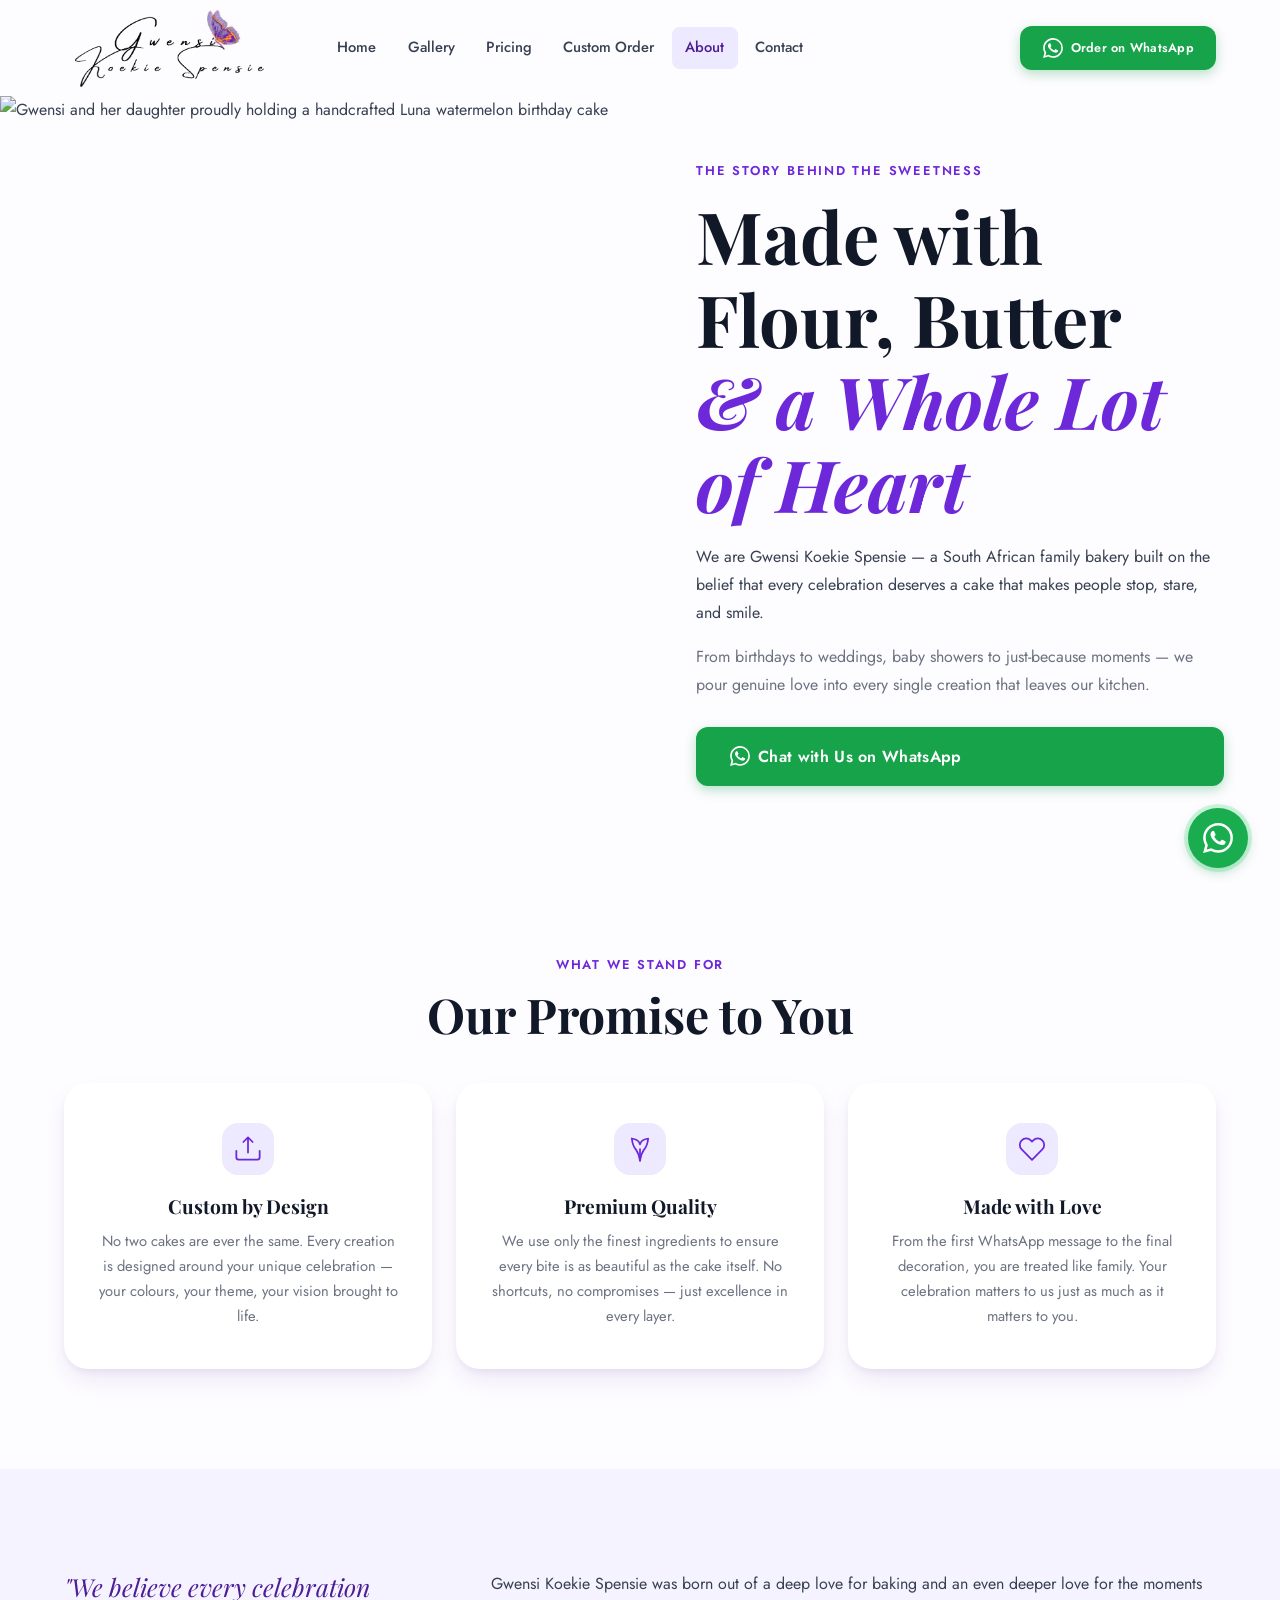
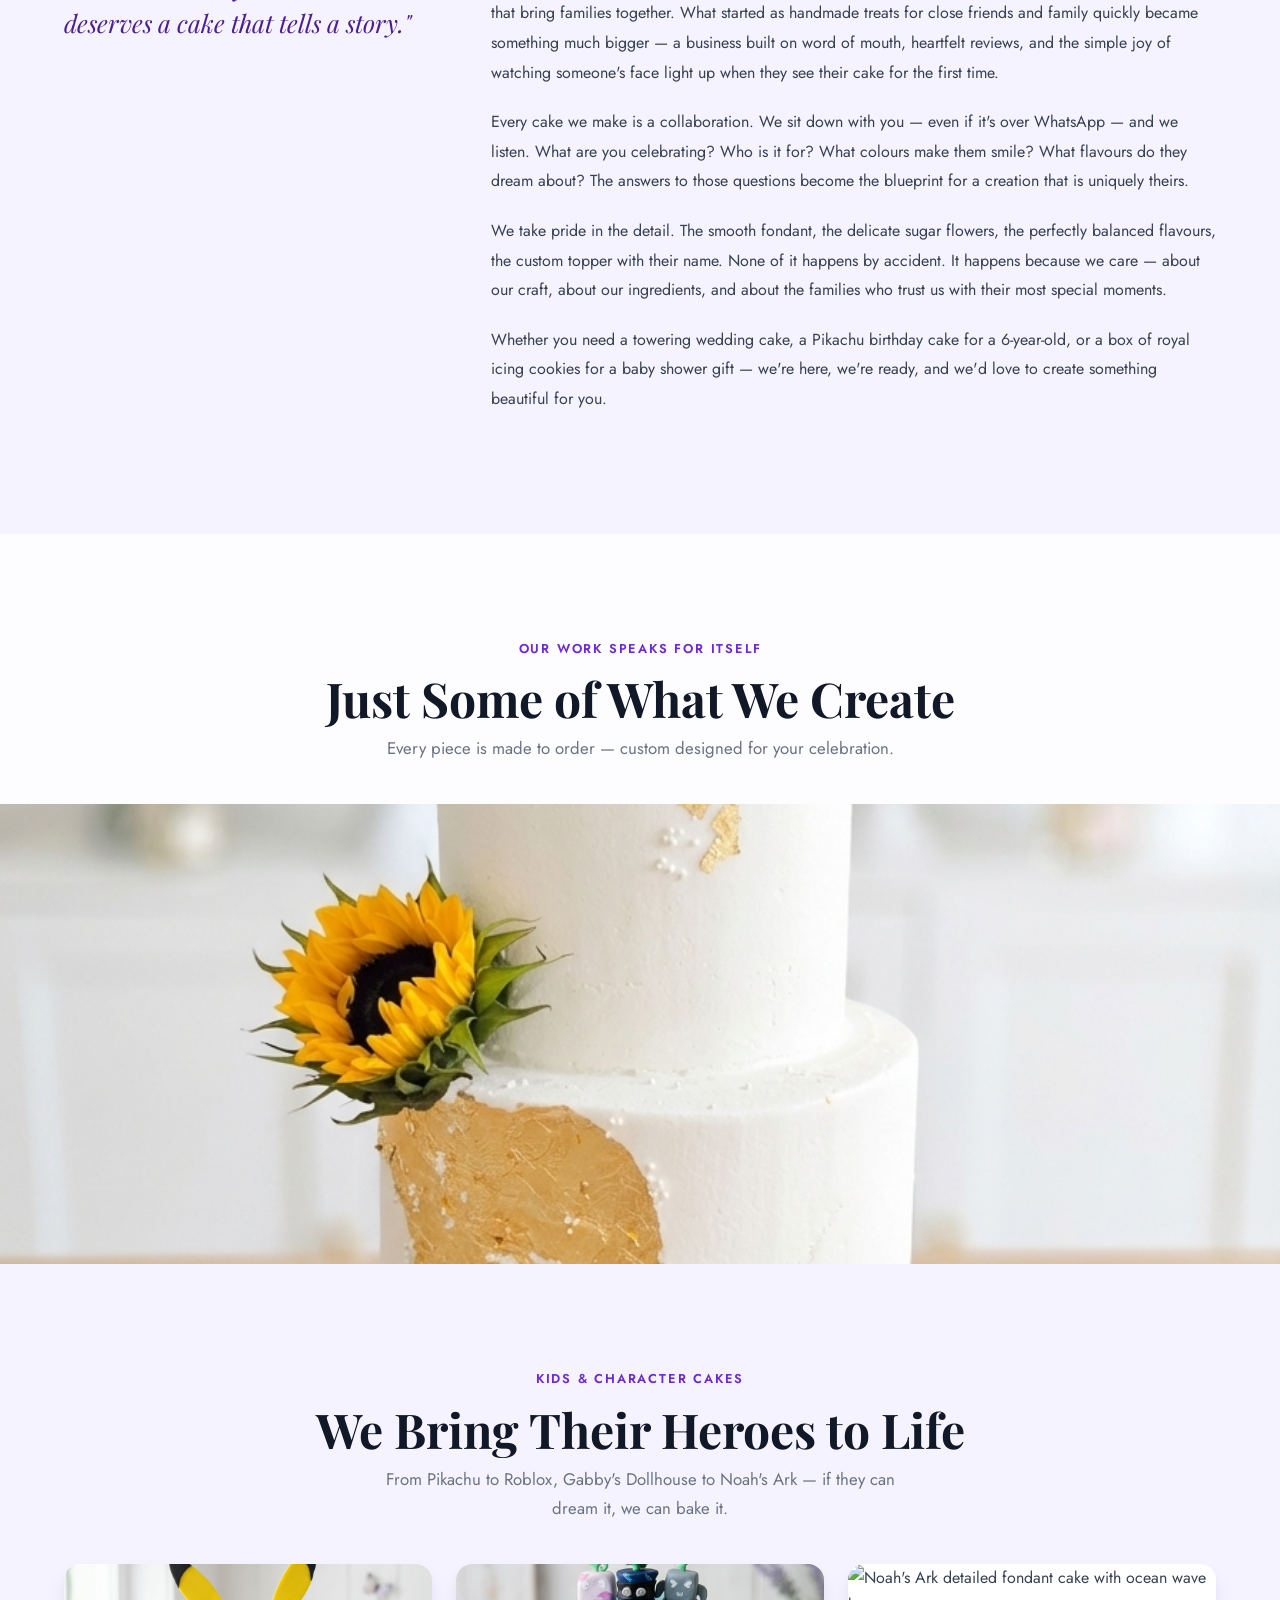
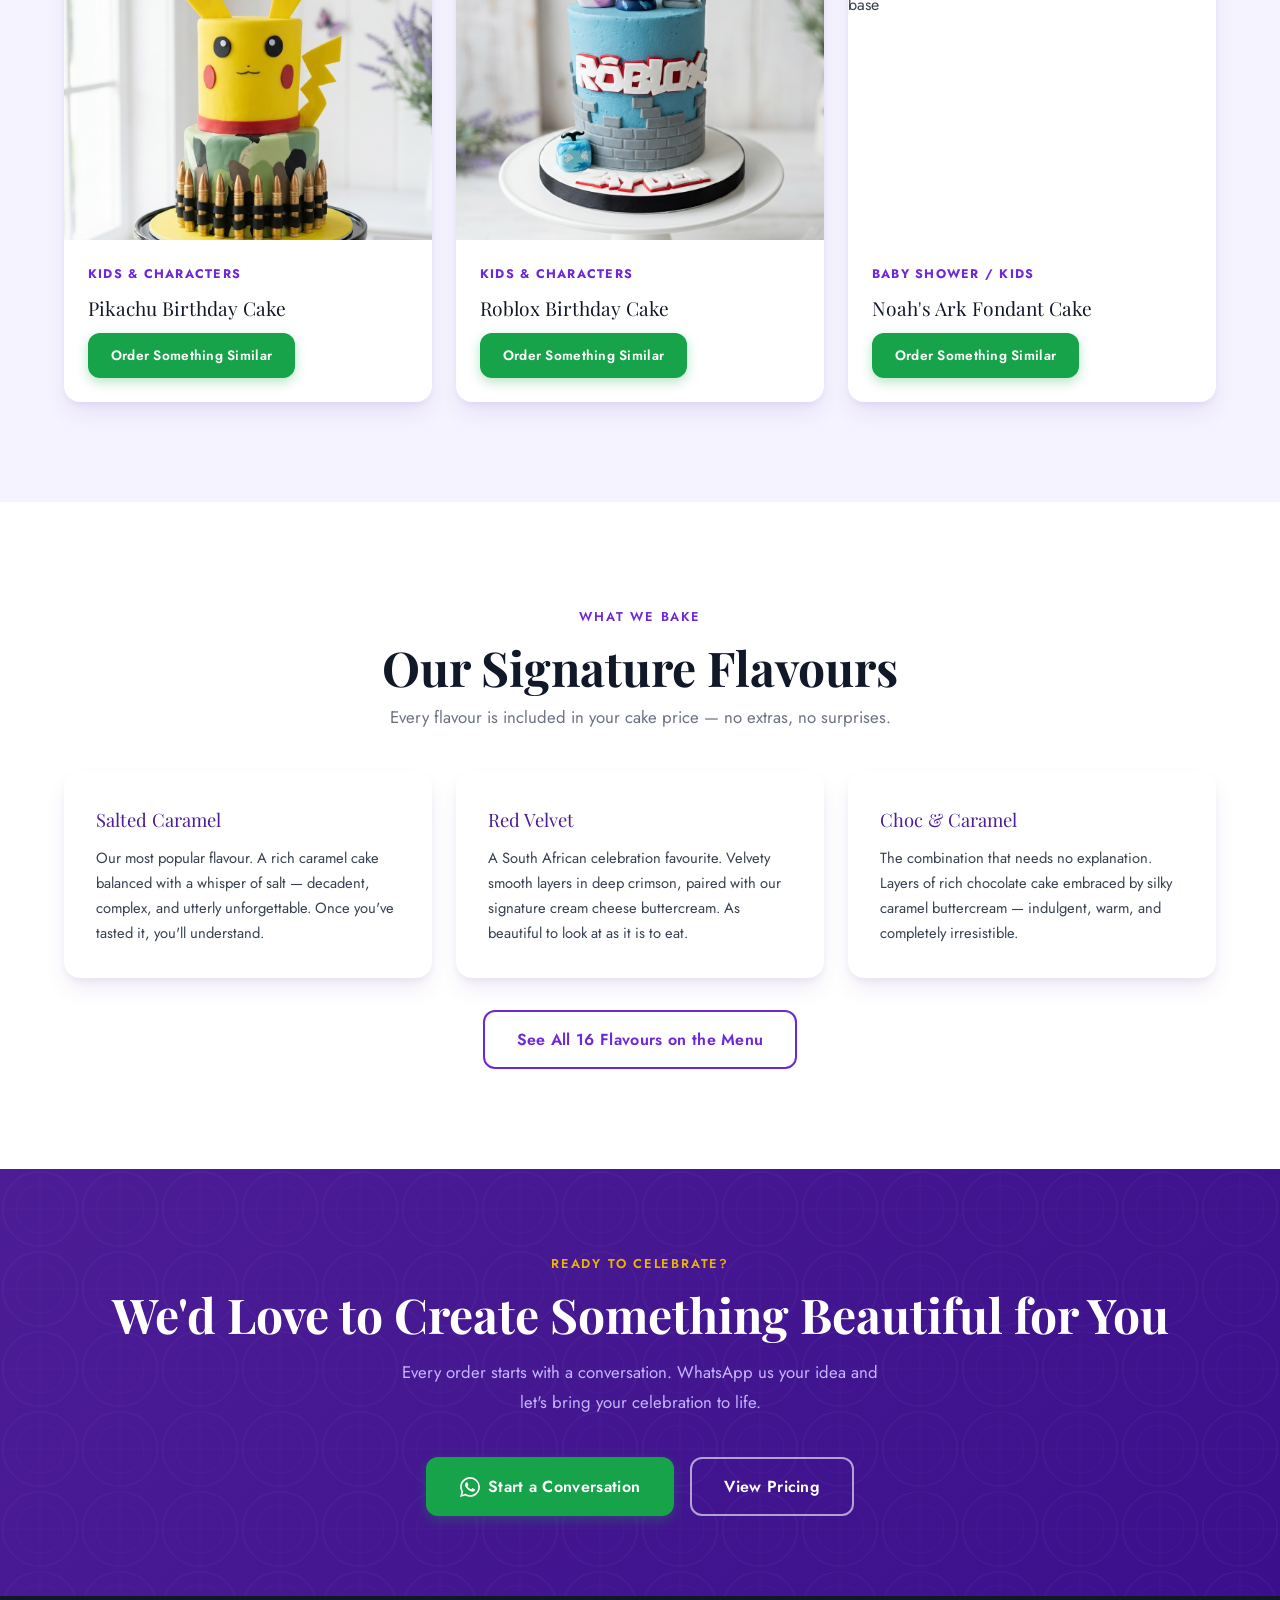
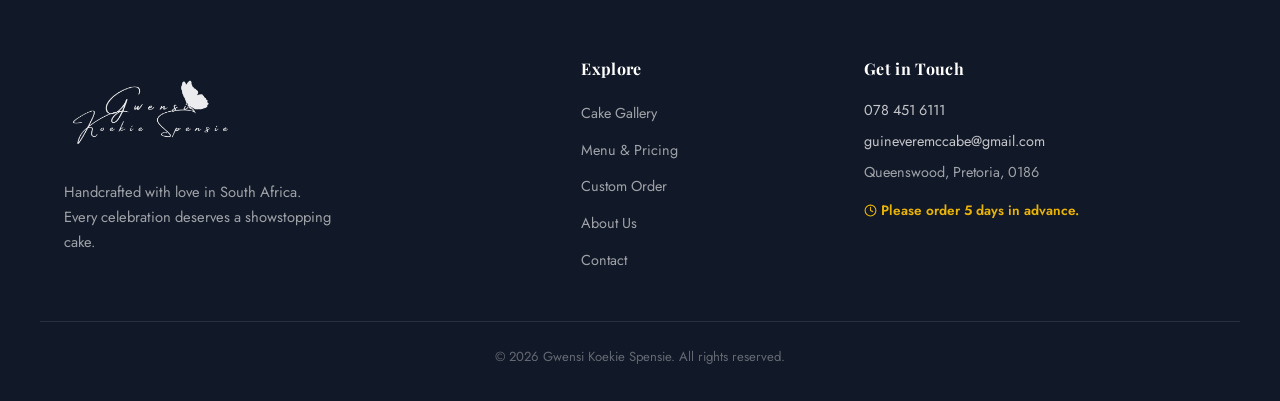
==== commit 796adeeb: "fix: about hero size, order form logic, mobile pricing, image fixes - About page: hero reduced from " ====
--- a/about.html
+++ b/about.html
@@ -7,9 +7,9 @@
   <meta name="theme-color" content="#4C1D95">
   <title>About — Gwensi Koekie Spensie</title>
   <link rel="icon" type="image/png" href="images/logo.png">
-  <link rel="canonical" href="https://gwensikoekie.co.za/about">
+  <link rel="canonical" href="https://gwensi.co.za/about">
   <meta property="og:type" content="website">
-  <meta property="og:url" content="https://gwensikoekie.co.za/about">
+  <meta property="og:url" content="https://gwensi.co.za/about">
   <meta property="og:title" content="About — Gwensi Koekie Spensie">
   <meta property="og:description" content="Meet the team behind Gwensi Koekie Spensie — handcrafted celebration cakes made with love, premium ingredients and a passion for making every occasion unforgettable.">
   <meta property="og:image" content="images/about-gwensi.jpg">
@@ -122,7 +122,7 @@
           <p class="section-sub">Every piece is made to order — custom designed for your celebration.</p>
         </div>
       </div>
-      <img src="images/grid-occasions.jpg" alt="A showcase of handcrafted celebration cakes including birthday, baby shower, wedding, rainbow and themed cakes" class="about-fullwidth-img" style="border-radius: 0; max-height: 460px;" loading="lazy">
+      <img src="images/cake-sunflower-wedding.jpg" alt="Elegant tiered sunflower wedding cake handcrafted by Gwensi Koekie Spensie" class="about-fullwidth-img" style="border-radius: 0; max-height: 460px;" loading="lazy">
     </section>
 
     <!-- CHARACTER & KIDS CAKES SHOWCASE -->
--- a/css/components.css
+++ b/css/components.css
@@ -127,11 +127,23 @@
 }
 
 .site-header--scrolled {
+  background: transparent;
+  box-shadow: 0 1px 0 rgba(91,33,182,0.08),
+              0 4px 20px rgba(91,33,182,0.06);
+}
+
+/* backdrop-filter must NOT be on the header itself — it creates a containing
+   block for position:fixed children (the nav overlay), breaking its inset:0
+   positioning. Use ::before so the blur is a visual layer only. */
+.site-header--scrolled::before {
+  content: '';
+  position: absolute;
+  inset: 0;
   background: rgba(253,252,255,0.96);
   backdrop-filter: blur(12px);
   -webkit-backdrop-filter: blur(12px);
-  box-shadow: 0 1px 0 rgba(91,33,182,0.08),
-              0 4px 20px rgba(91,33,182,0.06);
+  z-index: -1;
+  pointer-events: none;
 }
 
 .header-inner {
@@ -148,7 +160,7 @@
 }
 
 .logo-img {
-  height: 88px;
+  height: 127px;
   width: auto;
   object-fit: contain;
 }
@@ -182,8 +194,8 @@
 }
 
 .header-wa-btn {
-  padding: 0.65rem 1.4rem;
-  font-size: 0.88rem;
+  padding: 0.585rem 1.26rem;
+  font-size: 0.79rem;
   flex-shrink: 0;
 }
 
@@ -773,6 +785,7 @@
   letter-spacing: 0.06em;
   text-transform: uppercase;
   color: var(--purple-deep);
+  white-space: nowrap;
 }
 
 .brand-bar__item svg {
--- a/css/pages.css
+++ b/css/pages.css
@@ -78,11 +78,17 @@
   gap: 0.3rem;
 }
 
+.featured-grid--3 {
+  grid-template-columns: repeat(3, 1fr);
+}
+
 @media (max-width: 899px) {
   .featured-grid { grid-template-columns: repeat(2, 1fr); }
+  .featured-grid--3 { grid-template-columns: repeat(2, 1fr); }
 }
 @media (max-width: 479px) {
   .featured-grid { grid-template-columns: 1fr; }
+  .featured-grid--3 { grid-template-columns: 1fr; }
 }
 
 /* Pricing preview cards */
@@ -182,8 +188,14 @@
 }
 
 @media (max-width: 767px) {
-  .pricing-block { padding: 1.75rem; }
+  .pricing-block { padding: 1.5rem; }
   .pricing-two-col { grid-template-columns: 1fr; }
+}
+@media (max-width: 479px) {
+  .pricing-block { padding: 1.25rem 1rem; }
+  .pricing-block__title { font-size: 1.2rem; }
+  .pricing-block__icon { width: 40px; height: 40px; font-size: 1.2rem; }
+  .section { padding-block: 2.5rem; }
 }
 
 .flavour-cloud {
@@ -201,9 +213,6 @@
 
 @media (max-width: 767px) {
   .treats-grid { grid-template-columns: repeat(2, 1fr); }
-}
-@media (max-width: 479px) {
-  .treats-grid { grid-template-columns: 1fr; }
 }
 
 .treat-card {
@@ -294,7 +303,7 @@
 .about-hero-split {
   display: grid;
   grid-template-columns: 1fr 1fr;
-  min-height: 80vh;
+  min-height: 45vh;
 }
 
 .about-hero-split__img {
@@ -466,7 +475,7 @@
     padding-top: 72px;
   }
   .logo-img {
-    height: 56px;
+    height: 81px;
   }
   .header-inner {
     height: 72px;
@@ -540,6 +549,12 @@
   .treats-grid { grid-template-columns: repeat(2, 1fr); }
 }
 
+/* ── Pricing block — mobile heading size ────────────────────── */
+@media (max-width: 479px) {
+  .pricing-block__title { font-size: 1.25rem; }
+  .pricing-block__header { gap: 0.75rem; }
+}
+
 /* ── Flavour — popular highlight ────────────────────────────── */
 .flavour-chip--popular {
   border-left: 3px solid var(--gold);
@@ -549,6 +564,314 @@
 /* ── Gallery — hero min-height ──────────────────────────────── */
 .gallery-page .hero--narrow {
   min-height: 340px;
+}
+
+/* ── Royal Icing Cookies Showcase ──────────────────────────── */
+.cookies-showcase {
+  display: grid;
+  grid-template-columns: 1fr 1fr;
+  gap: 4rem;
+  align-items: center;
+}
+
+.cookies-showcase__img img {
+  width: 100%;
+  aspect-ratio: 4 / 3;
+  object-fit: cover;
+  border-radius: 16px;
+  box-shadow: var(--shadow-hover);
+}
+
+.cookies-highlights {
+  list-style: none;
+  padding: 0;
+  margin: 0;
+  display: flex;
+  flex-direction: column;
+  gap: 0.6rem;
+}
+
+.cookies-highlights li {
+  display: flex;
+  align-items: flex-start;
+  gap: 0.6rem;
+  font-size: 0.95rem;
+  color: var(--text-mid);
+}
+
+.cookies-highlights__icon {
+  color: var(--gold);
+  flex-shrink: 0;
+  font-size: 0.75rem;
+  margin-top: 3px;
+}
+
+@media (max-width: 899px) {
+  .cookies-showcase {
+    grid-template-columns: 1fr;
+    gap: 2rem;
+  }
+  .cookies-showcase__text { order: 1; }
+  .cookies-showcase__grid { order: 2; }
+}
+
+/* ── Learn Page ─────────────────────────────────────────────── */
+.learn-hero {
+  padding-top: 120px;
+  padding-bottom: 80px;
+  background: linear-gradient(135deg, var(--purple-tint) 0%, #faf5ff 100%);
+}
+
+.learn-hero__inner {
+  display: grid;
+  grid-template-columns: 1fr 1fr;
+  gap: 4rem;
+  align-items: center;
+}
+
+.learn-hero__title {
+  font-family: var(--font-heading);
+  font-size: clamp(2rem, 4vw, 3rem);
+  color: var(--text-dark);
+  line-height: 1.2;
+  margin-bottom: 1rem;
+}
+
+.learn-hero__title em {
+  color: var(--purple-mid);
+  font-style: italic;
+}
+
+.learn-hero__sub {
+  color: var(--text-mid);
+  font-size: 1.05rem;
+  line-height: 1.75;
+  margin-bottom: 1.5rem;
+}
+
+.learn-hero__badges {
+  display: flex;
+  flex-wrap: wrap;
+  gap: 0.5rem;
+}
+
+.badge--purple {
+  background: var(--purple-wash);
+  color: var(--purple-deep);
+  border: 1px solid var(--purple-light);
+  padding: 6px 14px;
+  border-radius: var(--radius-pill);
+  font-size: 0.82rem;
+  font-weight: 500;
+}
+
+.learn-hero__img-wrap {
+  position: relative;
+}
+
+.learn-hero__img {
+  width: 100%;
+  border-radius: 20px;
+  object-fit: cover;
+  aspect-ratio: 4 / 3;
+  box-shadow: var(--shadow-hover);
+  display: block;
+}
+
+/* Modules grid */
+.learn-modules {
+  display: grid;
+  grid-template-columns: repeat(3, 1fr);
+  gap: 1.5rem;
+  margin-top: 3rem;
+}
+
+.learn-module {
+  background: var(--white);
+  border: 1px solid var(--gray-100);
+  border-radius: var(--card-border-radius);
+  padding: 1.75rem 1.5rem;
+  box-shadow: var(--shadow-card);
+}
+
+.learn-module__num {
+  font-family: var(--font-heading);
+  font-size: 2rem;
+  font-weight: 700;
+  color: var(--purple-light);
+  line-height: 1;
+  margin-bottom: 0.75rem;
+}
+
+.learn-module__title {
+  font-family: var(--font-body);
+  font-size: 1rem;
+  font-weight: 600;
+  color: var(--text-dark);
+  margin-bottom: 0.5rem;
+}
+
+.learn-module__text {
+  font-size: 0.9rem;
+  color: var(--text-light);
+  line-height: 1.65;
+}
+
+/* Photo strip */
+.learn-photo-strip {
+  display: grid;
+  grid-template-columns: repeat(4, 1fr);
+  gap: 0;
+  overflow: hidden;
+}
+
+.learn-photo-strip img {
+  width: 100%;
+  aspect-ratio: 1 / 1;
+  object-fit: cover;
+  display: block;
+}
+
+/* Waitlist card */
+.waitlist-card {
+  background: var(--white);
+  border: 1px solid var(--gray-100);
+  border-radius: 20px;
+  padding: 3rem;
+  box-shadow: var(--shadow-card);
+}
+
+.waitlist-form {
+  display: flex;
+  flex-direction: column;
+  gap: 1.25rem;
+}
+
+.waitlist-form__row {
+  display: grid;
+  grid-template-columns: 1fr 1fr;
+  gap: 1rem;
+}
+
+.form-group {
+  display: flex;
+  flex-direction: column;
+  gap: 0.4rem;
+}
+
+.form-group label {
+  font-size: 0.875rem;
+  font-weight: 600;
+  color: var(--text-dark);
+}
+
+.form-group input,
+.form-group textarea {
+  border: 1.5px solid var(--gray-300);
+  border-radius: 10px;
+  padding: 12px 14px;
+  font-family: var(--font-body);
+  font-size: 0.95rem;
+  color: var(--text-dark);
+  background: var(--gray-50);
+  transition: border-color 0.2s;
+  outline: none;
+}
+
+.form-group input:focus,
+.form-group textarea:focus {
+  border-color: var(--purple-mid);
+  background: var(--white);
+}
+
+.form-group textarea {
+  resize: vertical;
+  min-height: 80px;
+}
+
+/* Level chips */
+.learn-level-chips {
+  display: flex;
+  flex-wrap: wrap;
+  gap: 0.5rem;
+}
+
+.level-chip {
+  cursor: pointer;
+}
+
+.level-chip input {
+  position: absolute;
+  opacity: 0;
+  width: 0;
+  height: 0;
+}
+
+.level-chip span {
+  display: inline-block;
+  padding: 8px 16px;
+  border: 1.5px solid var(--gray-300);
+  border-radius: var(--radius-pill);
+  font-size: 0.875rem;
+  font-weight: 500;
+  color: var(--text-mid);
+  background: var(--white);
+  transition: all 0.18s;
+  user-select: none;
+}
+
+.level-chip input:checked + span {
+  background: var(--purple-wash);
+  border-color: var(--purple-mid);
+  color: var(--purple-deep);
+}
+
+.waitlist-form__footer {
+  display: flex;
+  flex-direction: column;
+  align-items: center;
+  gap: 0.75rem;
+  padding-top: 0.5rem;
+}
+
+.btn--full {
+  width: 100%;
+  justify-content: center;
+}
+
+.waitlist-form__note {
+  font-size: 0.8rem;
+  color: var(--text-light);
+  text-align: center;
+  margin: 0;
+}
+
+/* Responsive */
+@media (max-width: 899px) {
+  .learn-hero__inner {
+    grid-template-columns: 1fr;
+    gap: 2.5rem;
+  }
+  .learn-hero__img-wrap {
+    grid-template-columns: 1fr 1fr;
+  }
+  .learn-hero__img--offset {
+    margin: 0;
+  }
+  .learn-modules {
+    grid-template-columns: repeat(2, 1fr);
+  }
+  .learn-photo-strip {
+    grid-template-columns: repeat(2, 1fr);
+  }
+}
+
+@media (max-width: 599px) {
+  .learn-hero { padding-top: 96px; padding-bottom: 48px; }
+  .waitlist-card { padding: 1.75rem 1.25rem; }
+  .waitlist-form__row { grid-template-columns: 1fr; }
+  .learn-modules { grid-template-columns: 1fr; }
+  .learn-photo-strip { grid-template-columns: repeat(2, 1fr); }
 }
 
 /* ── Contact — notice strip gold ───────────────────────────── */
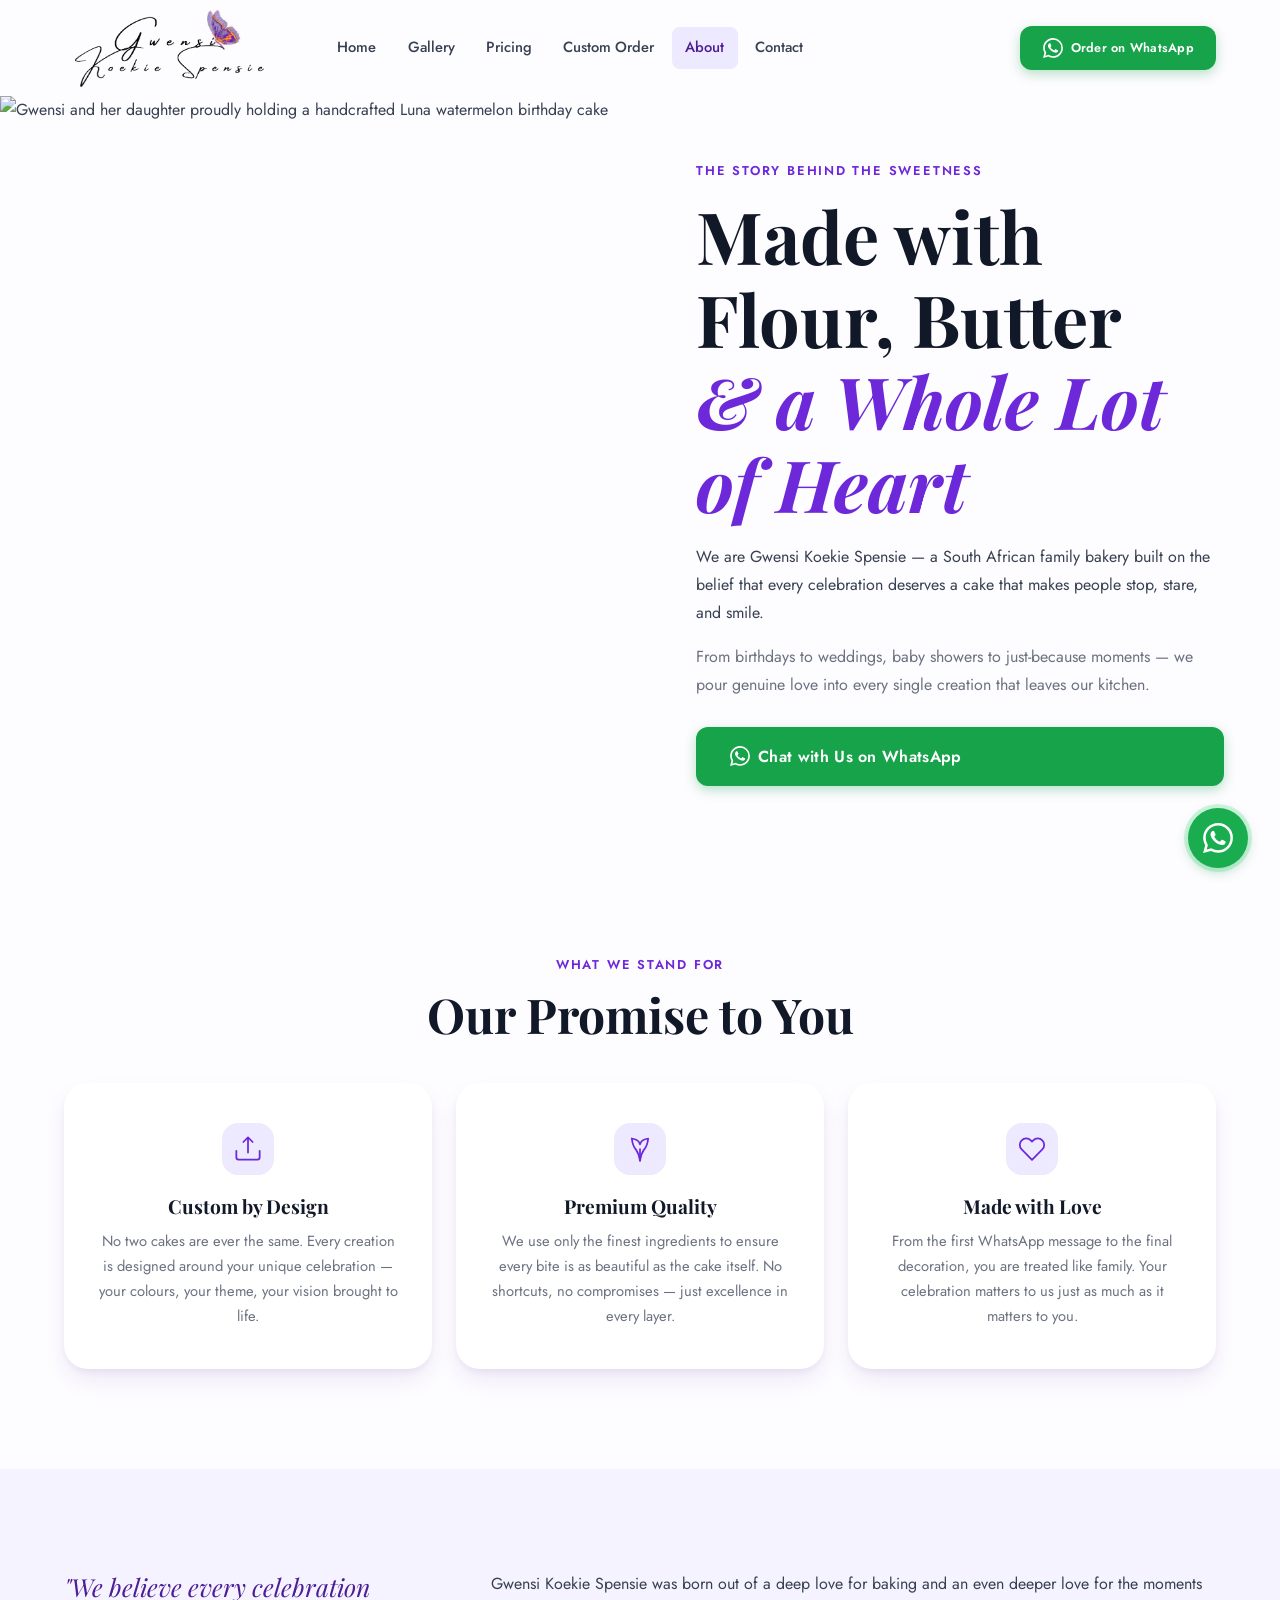
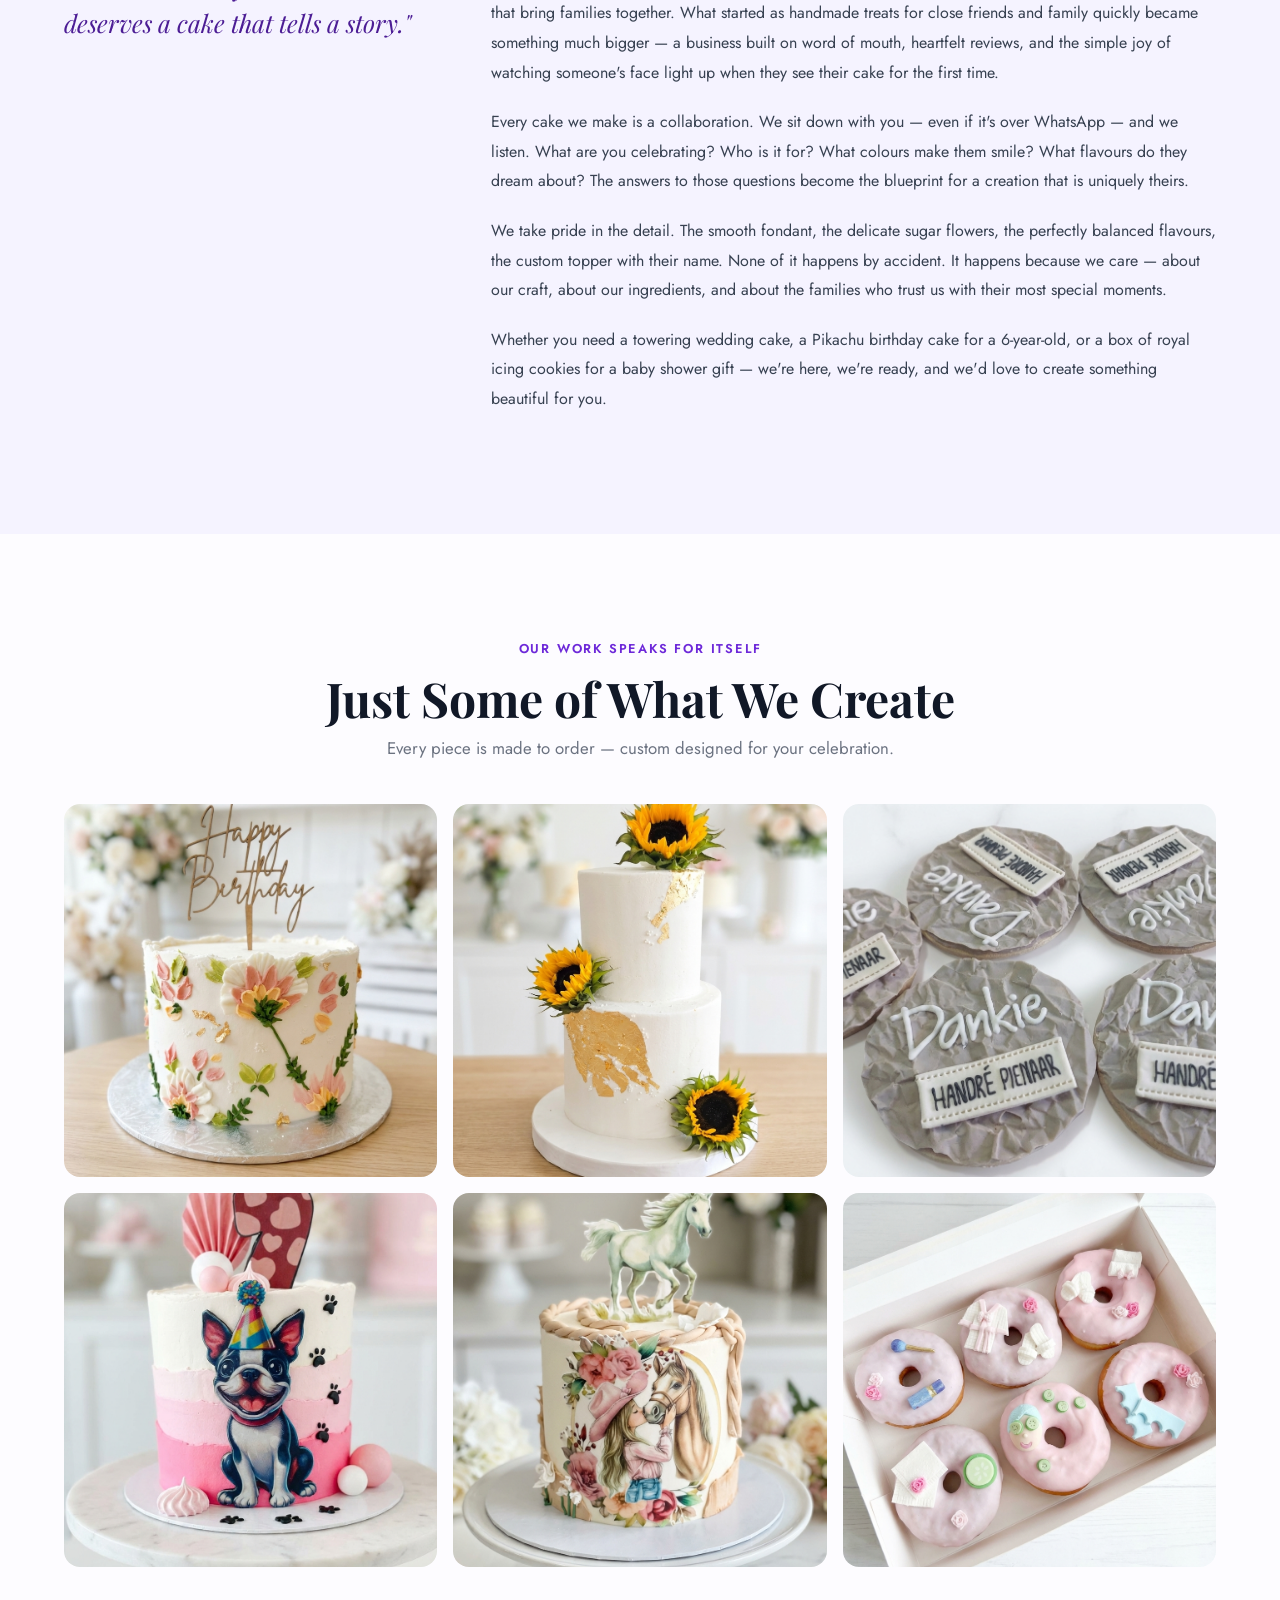
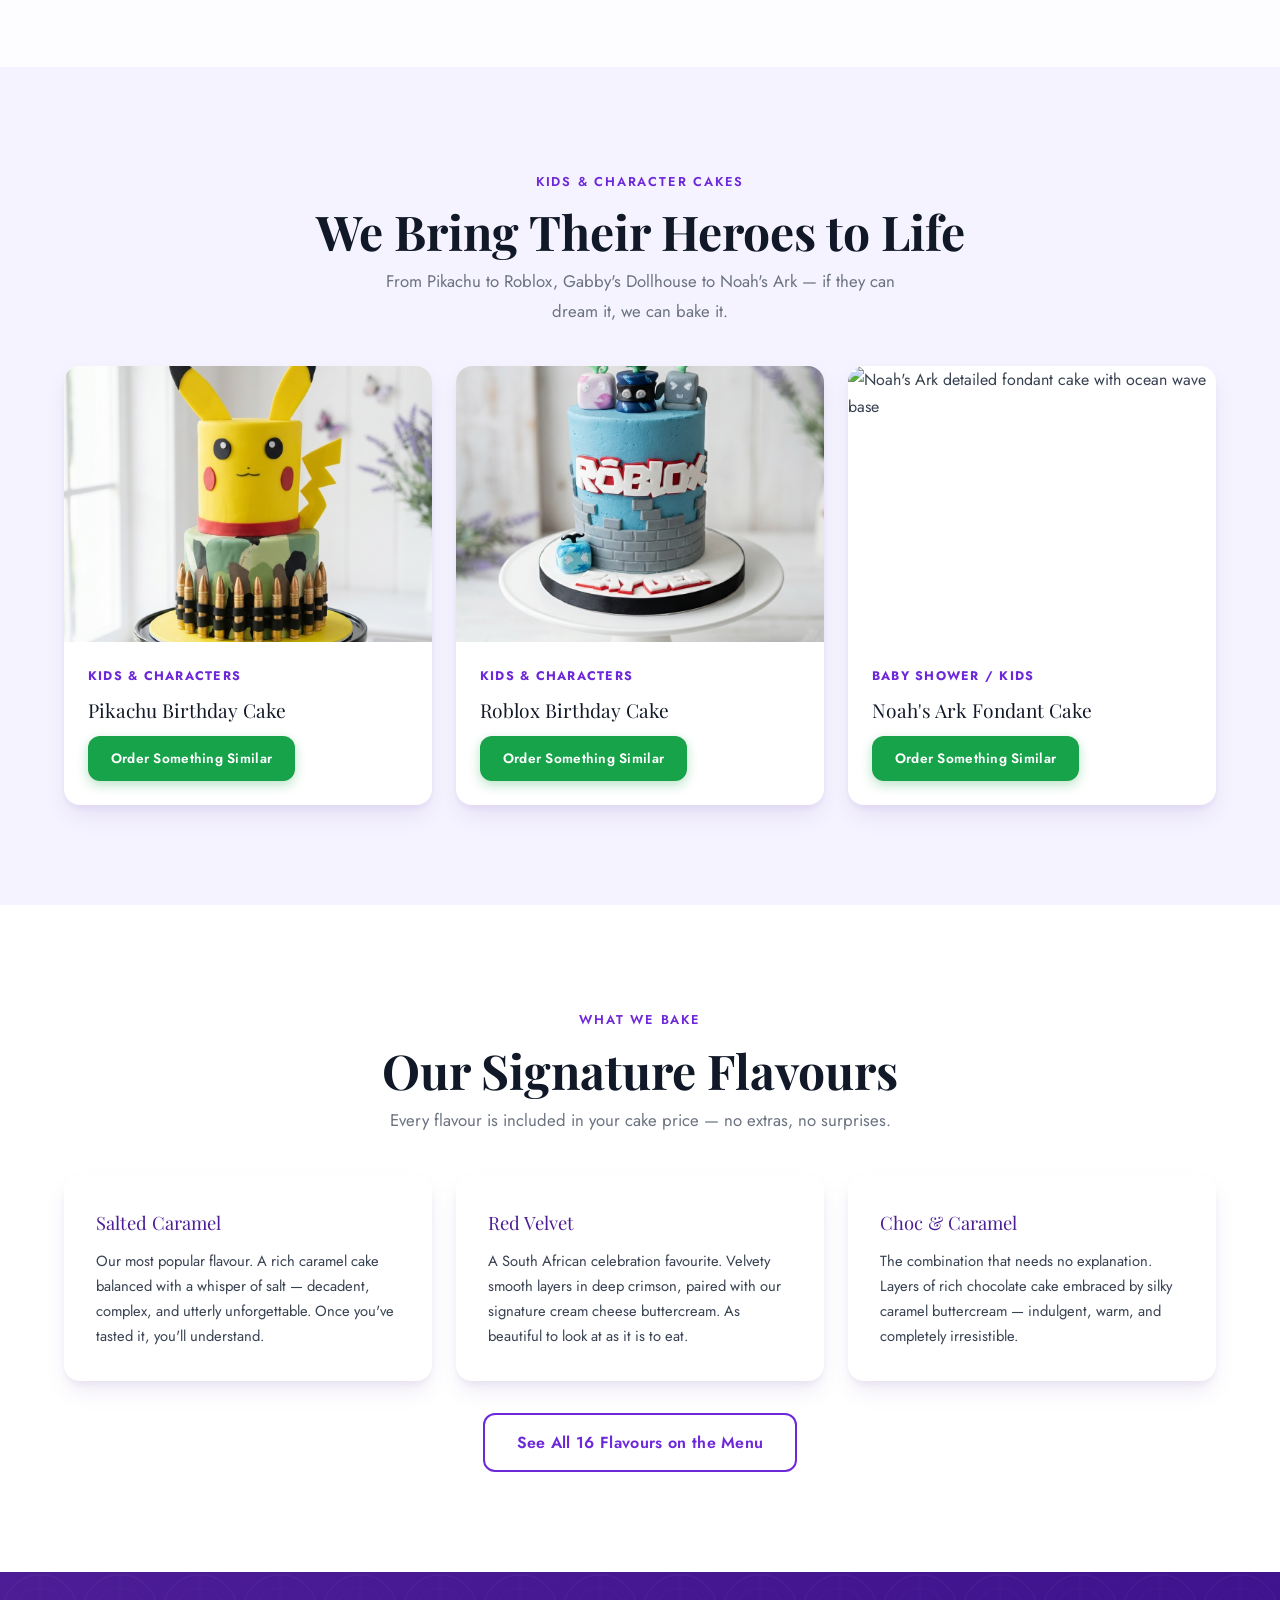
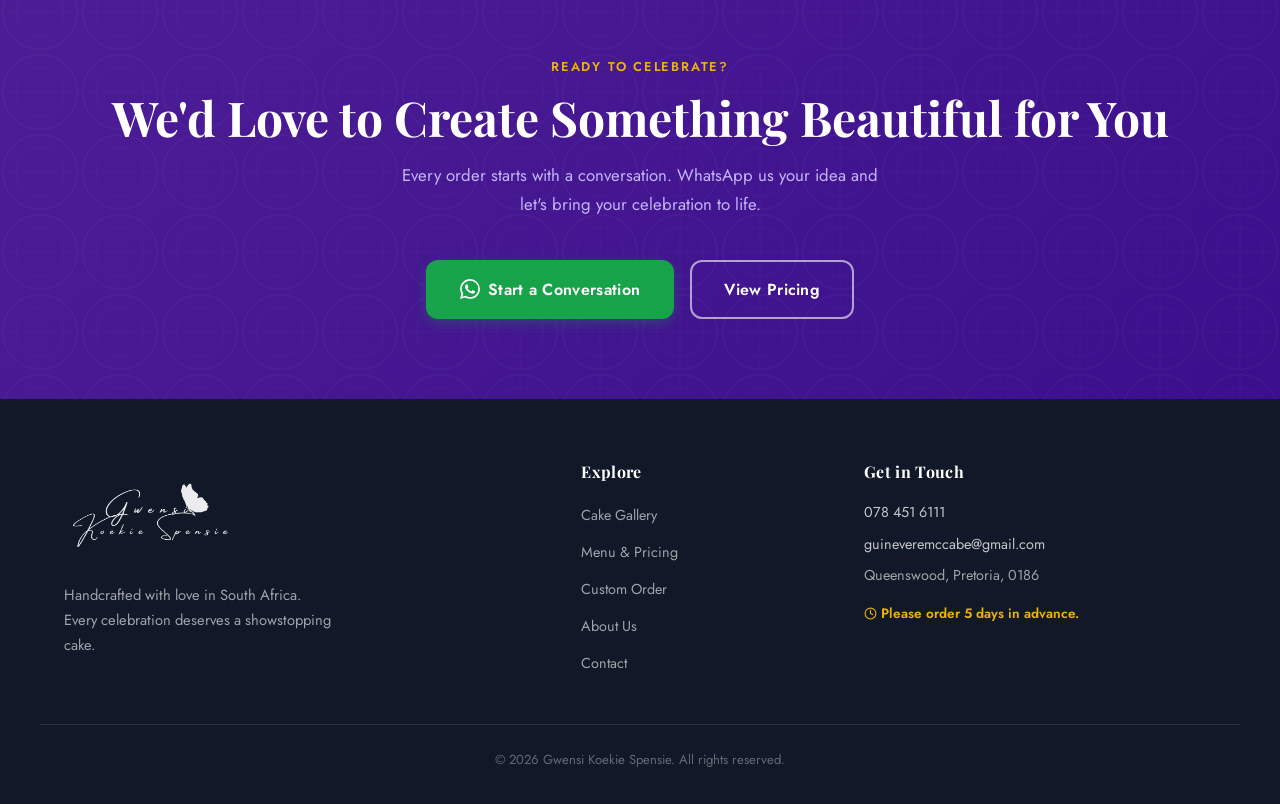
==== commit 006258ca: "fix: replace full-width banner with 6-photo portfolio grid on about page Single zoomed-in cake image" ====
--- a/about.html
+++ b/about.html
@@ -113,16 +113,35 @@
       </div>
     </section>
 
-    <!-- PORTFOLIO FULL WIDTH -->
-    <section class="section" style="background: var(--off-white); padding-bottom: 0;">
-      <div class="container">
-        <div class="text-center reveal" style="margin-bottom: 2rem;">
+    <!-- PORTFOLIO GRID -->
+    <section class="section" style="background: var(--off-white);">
+      <div class="container">
+        <div class="text-center reveal" style="margin-bottom: 2.5rem;">
           <span class="eyebrow">Our Work Speaks for Itself</span>
           <h2 class="section-heading">Just Some of What We Create</h2>
           <p class="section-sub">Every piece is made to order — custom designed for your celebration.</p>
         </div>
-      </div>
-      <img src="images/cake-sunflower-wedding.jpg" alt="Elegant tiered sunflower wedding cake handcrafted by Gwensi Koekie Spensie" class="about-fullwidth-img" style="border-radius: 0; max-height: 460px;" loading="lazy">
+        <div class="about-portfolio-grid">
+          <div class="about-portfolio-grid__item reveal reveal--delay-1">
+            <img src="images/cake-birthday-floral.jpg" alt="Elegant floral birthday cake" loading="lazy">
+          </div>
+          <div class="about-portfolio-grid__item reveal reveal--delay-2">
+            <img src="images/cake-sunflower-wedding.jpg" alt="Tiered sunflower wedding cake" loading="lazy">
+          </div>
+          <div class="about-portfolio-grid__item reveal reveal--delay-3">
+            <img src="images/cookies-dankie.jpg" alt="Royal icing Dankie thank-you cookies" loading="lazy">
+          </div>
+          <div class="about-portfolio-grid__item reveal reveal--delay-1">
+            <img src="images/cake-french-bulldog.jpg" alt="French bulldog novelty celebration cake" loading="lazy">
+          </div>
+          <div class="about-portfolio-grid__item reveal reveal--delay-2">
+            <img src="images/cake-horse-floral.jpg" alt="Horse and floral themed cake" loading="lazy">
+          </div>
+          <div class="about-portfolio-grid__item reveal reveal--delay-3">
+            <img src="images/donuts-spa-pamper.jpg" alt="Decorated spa pamper donuts" loading="lazy">
+          </div>
+        </div>
+      </div>
     </section>
 
     <!-- CHARACTER & KIDS CAKES SHOWCASE -->
--- a/css/pages.css
+++ b/css/pages.css
@@ -373,6 +373,36 @@
   border-radius: var(--radius-xl);
 }
 
+.about-portfolio-grid {
+  display: grid;
+  grid-template-columns: repeat(3, 1fr);
+  gap: 1rem;
+}
+
+.about-portfolio-grid__item {
+  aspect-ratio: 1 / 1;
+  overflow: hidden;
+  border-radius: var(--radius-md);
+}
+
+.about-portfolio-grid__item img {
+  width: 100%;
+  height: 100%;
+  object-fit: cover;
+  display: block;
+  transition: transform 0.4s var(--ease-smooth);
+}
+
+.about-portfolio-grid__item:hover img {
+  transform: scale(1.05);
+}
+
+@media (max-width: 599px) {
+  .about-portfolio-grid {
+    grid-template-columns: repeat(2, 1fr);
+  }
+}
+
 .flavour-story-grid {
   display: grid;
   grid-template-columns: repeat(3, 1fr);
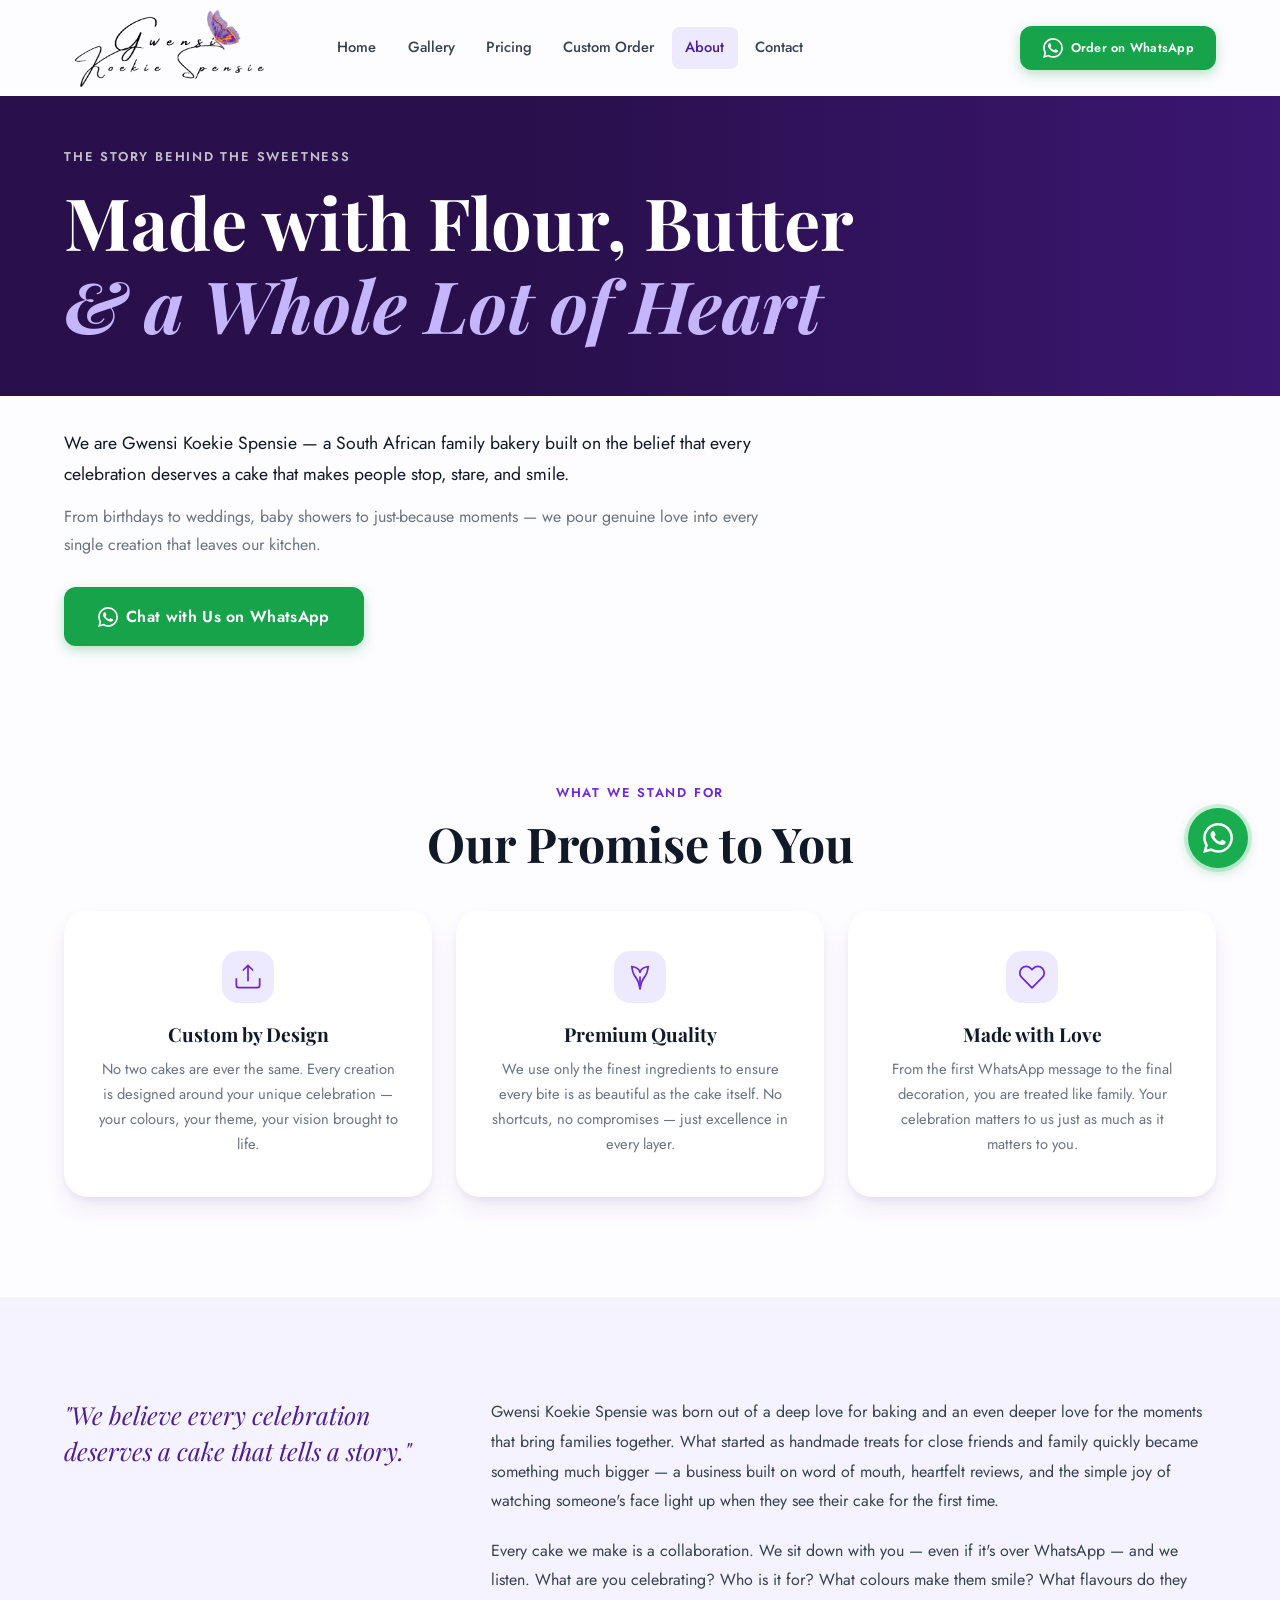
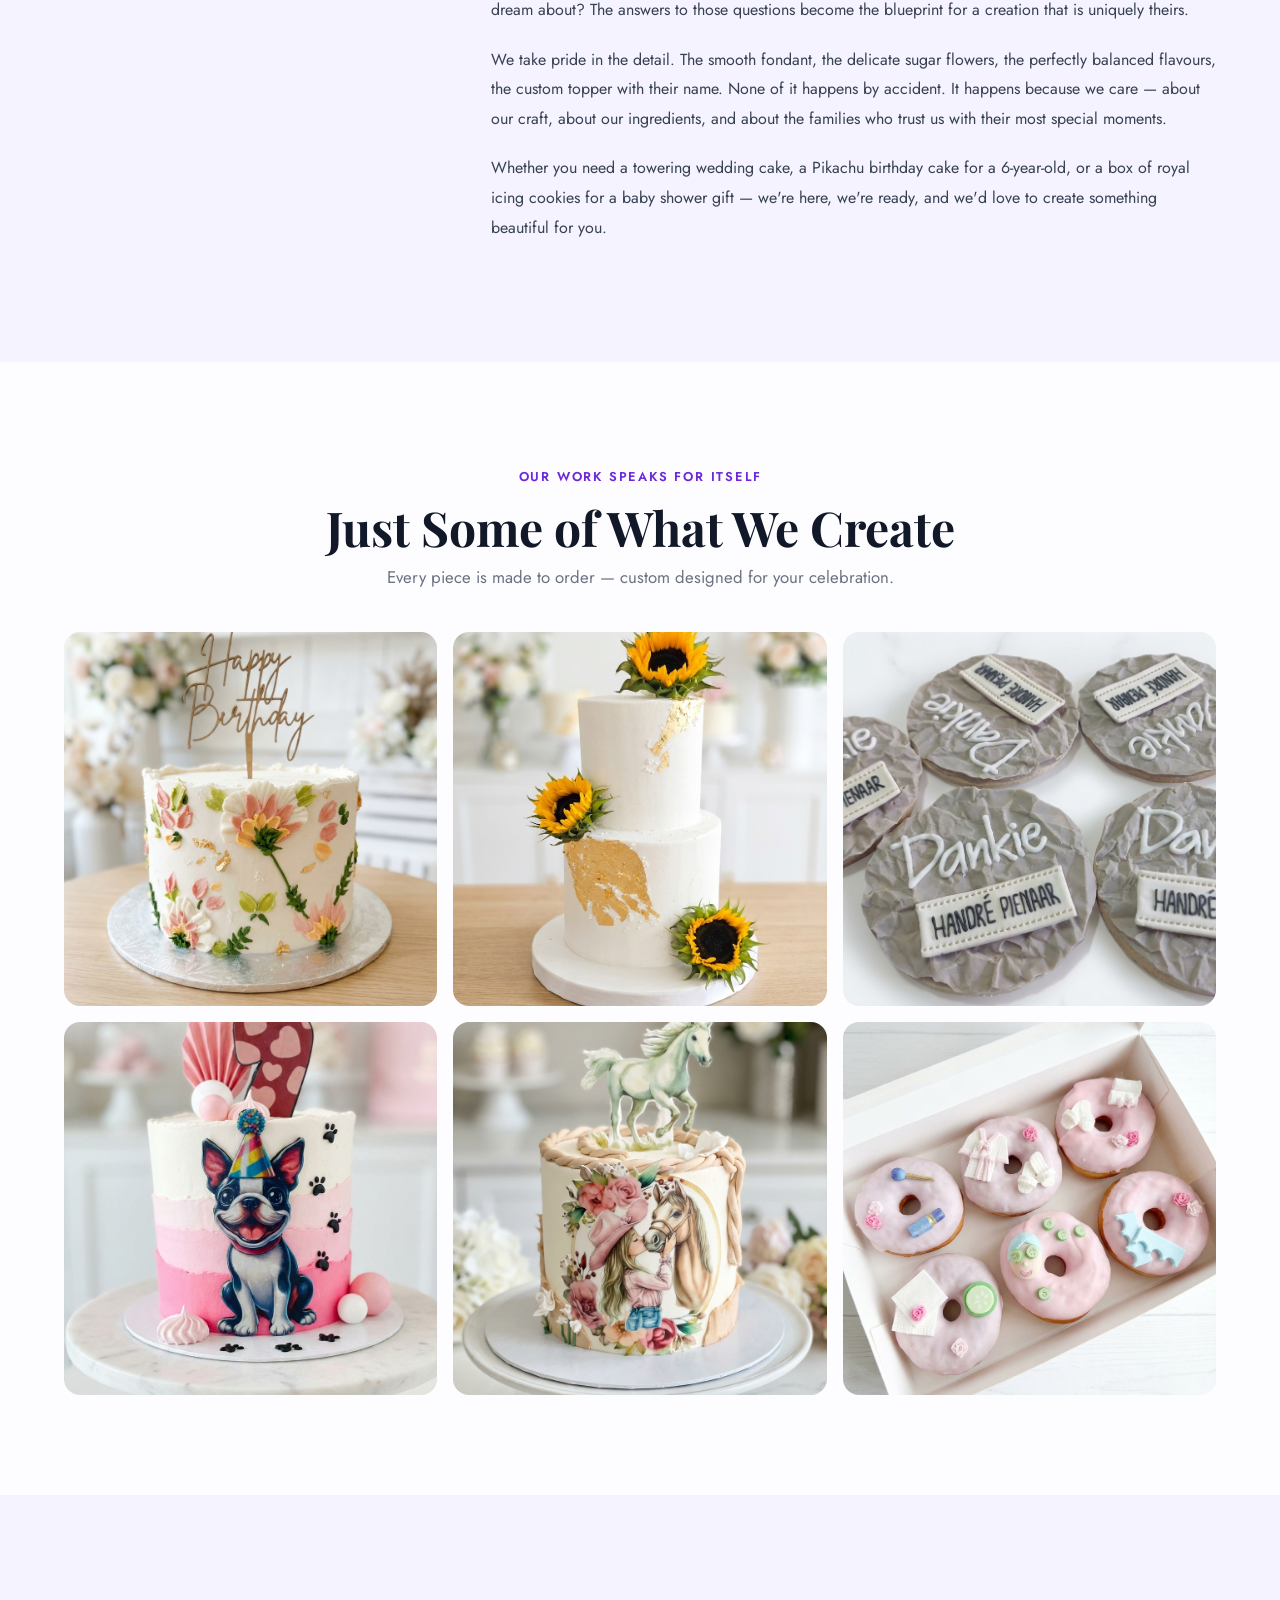
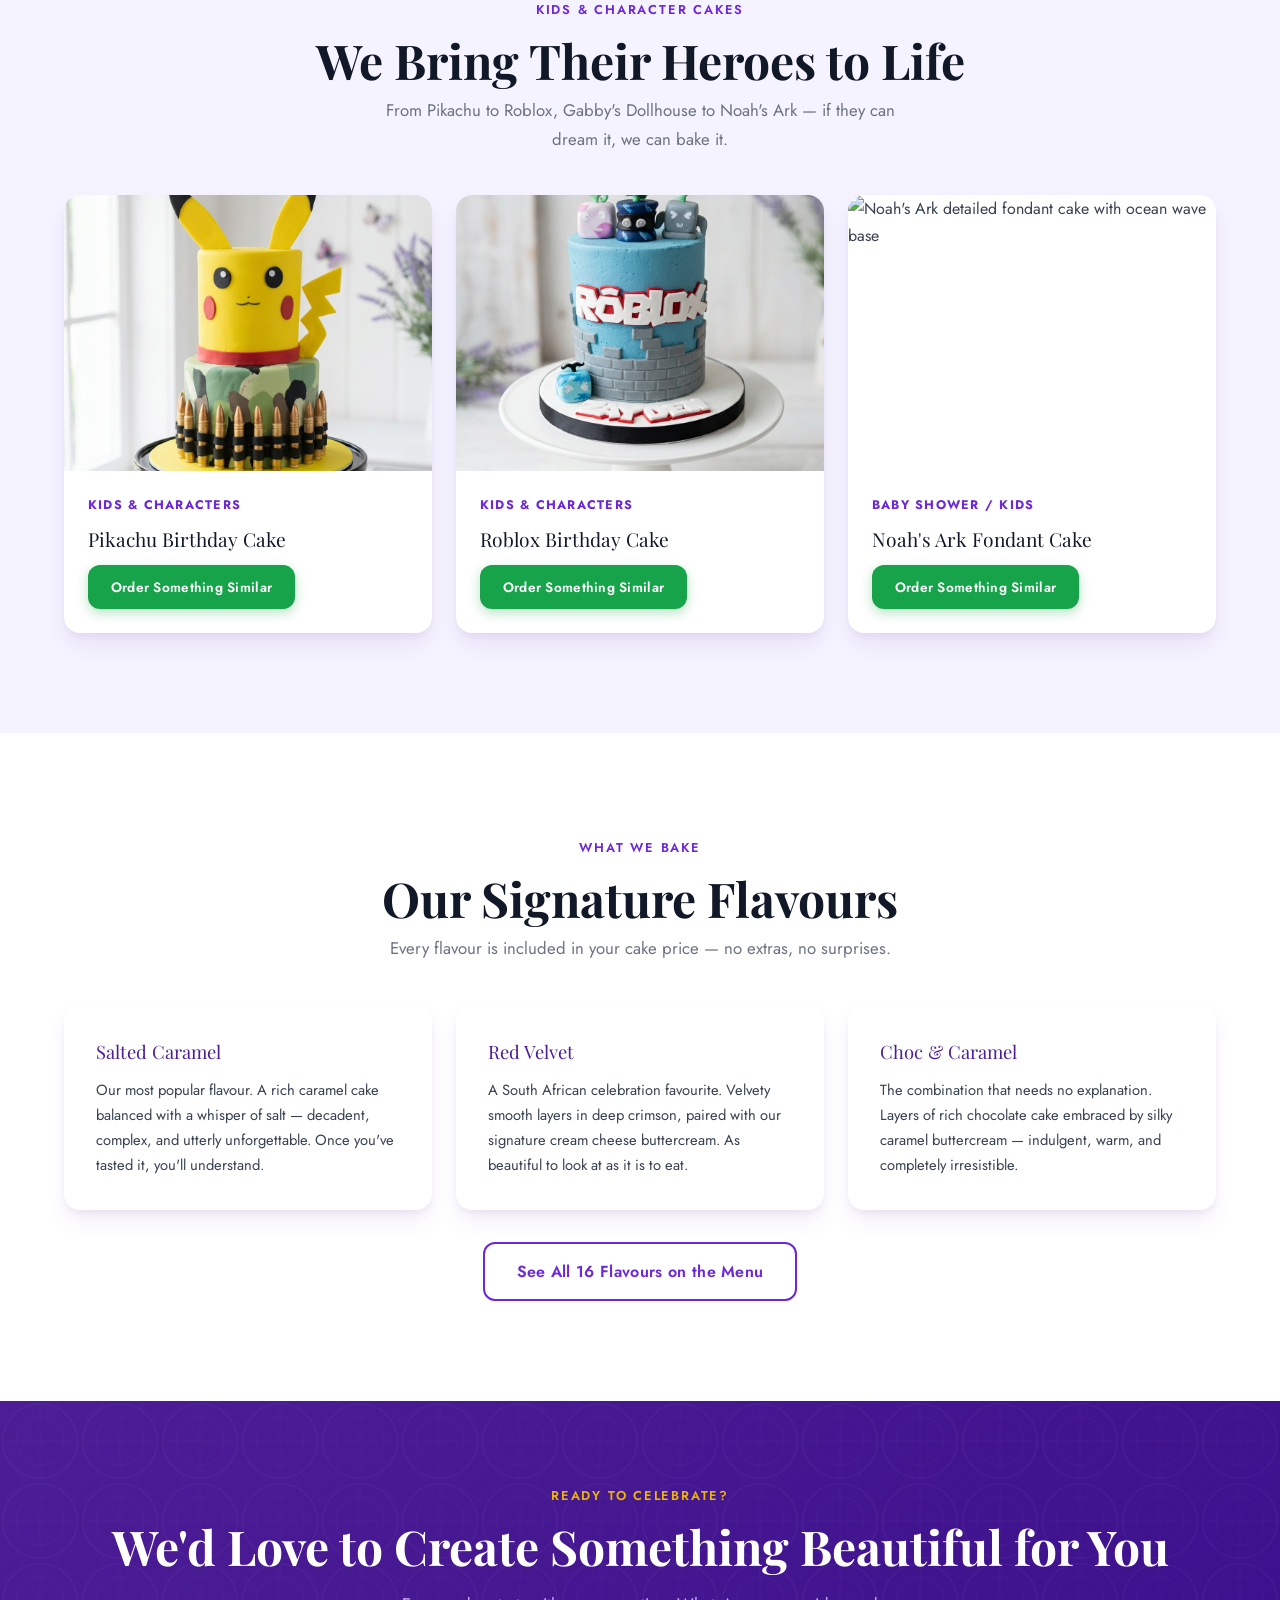
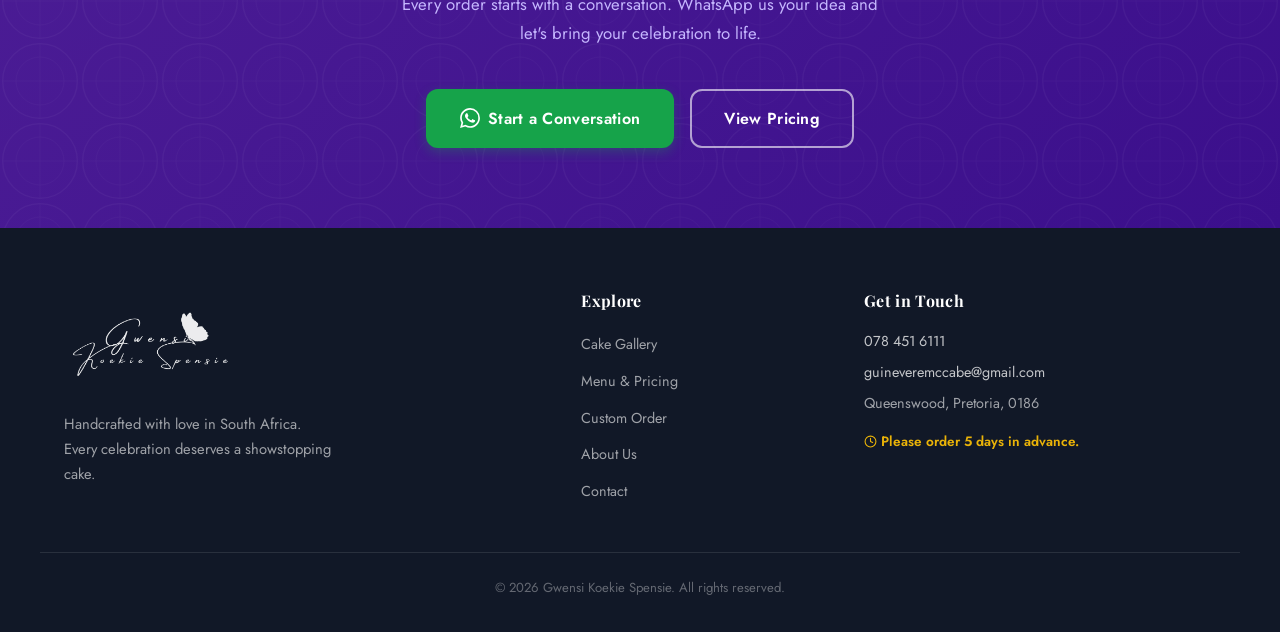
==== commit ca44c514: "fix: redo about page hero — compact 300px banner, clean intro section below Replaced heavy 45vh spli" ====
--- a/about.html
+++ b/about.html
@@ -52,20 +52,25 @@
 
   <main>
 
-    <!-- HERO SPLIT — Real Photo of the Bakers -->
-    <section class="about-hero-split">
-      <div class="about-hero-split__img">
-        <img src="images/about-gwensi.jpg" alt="Gwensi and her daughter proudly holding a handcrafted Luna watermelon birthday cake" loading="eager">
-      </div>
-      <div class="about-hero-split__content">
+    <!-- HERO BANNER -->
+    <section class="about-hero">
+      <div class="about-hero__overlay">
         <span class="eyebrow">The Story Behind the Sweetness</span>
-        <h1 style="margin-bottom: 1.1rem;">Made with Flour, Butter<br><em style="color: var(--purple-mid);">&amp; a Whole Lot of Heart</em></h1>
-        <p style="margin-bottom: 1rem;">We are Gwensi Koekie Spensie — a South African family bakery built on the belief that every celebration deserves a cake that makes people stop, stare, and smile.</p>
-        <p style="margin-bottom: 1.75rem; color: var(--text-light);">From birthdays to weddings, baby showers to just-because moments — we pour genuine love into every single creation that leaves our kitchen.</p>
-        <a href="https://wa.me/27784516111?text=Hi%20Gwensi!%20I%27d%20love%20to%20chat%20about%20placing%20an%20order." target="_blank" rel="noopener noreferrer" class="btn btn-whatsapp">
-          <svg xmlns="http://www.w3.org/2000/svg" viewBox="0 0 24 24" fill="currentColor" width="20" height="20" aria-hidden="true"><path d="M17.472 14.382c-.297-.149-1.758-.867-2.03-.967-.273-.099-.471-.148-.67.15-.197.297-.767.966-.94 1.164-.173.199-.347.223-.644.075-.297-.15-1.255-.463-2.39-1.475-.883-.788-1.48-1.761-1.653-2.059-.173-.297-.018-.458.13-.606.134-.133.298-.347.446-.52.149-.174.198-.298.298-.497.099-.198.05-.371-.025-.52-.075-.149-.669-1.612-.916-2.207-.242-.579-.487-.5-.669-.51-.173-.008-.371-.01-.57-.01-.198 0-.52.074-.792.372-.272.297-1.04 1.016-1.04 2.479 0 1.462 1.065 2.875 1.213 3.074.149.198 2.096 3.2 5.077 4.487.709.306 1.262.489 1.694.625.712.227 1.36.195 1.871.118.571-.085 1.758-.719 2.006-1.413.248-.694.248-1.289.173-1.413-.074-.124-.272-.198-.57-.347m-5.421 7.403h-.004a9.87 9.87 0 01-5.031-1.378l-.361-.214-3.741.982.998-3.648-.235-.374a9.86 9.86 0 01-1.51-5.26c.001-5.45 4.436-9.884 9.888-9.884 2.64 0 5.122 1.03 6.988 2.898a9.825 9.825 0 012.893 6.994c-.003 5.45-4.437 9.884-9.885 9.884m8.413-18.297A11.815 11.815 0 0012.05 0C5.495 0 .16 5.335.157 11.892c0 2.096.547 4.142 1.588 5.945L.057 24l6.305-1.654a11.882 11.882 0 005.683 1.448h.005c6.554 0 11.89-5.335 11.893-11.893a11.821 11.821 0 00-3.48-8.413z"/></svg>
-          Chat with Us on WhatsApp
-        </a>
+        <h1>Made with Flour, Butter<br><em>&amp; a Whole Lot of Heart</em></h1>
+      </div>
+    </section>
+
+    <!-- BRAND INTRO -->
+    <section class="section section--sm" style="background: var(--off-white);">
+      <div class="container">
+        <div class="about-intro reveal">
+          <p class="about-intro__lead">We are Gwensi Koekie Spensie — a South African family bakery built on the belief that every celebration deserves a cake that makes people stop, stare, and smile.</p>
+          <p style="color: var(--text-light); margin-bottom: 1.75rem;">From birthdays to weddings, baby showers to just-because moments — we pour genuine love into every single creation that leaves our kitchen.</p>
+          <a href="https://wa.me/27784516111?text=Hi%20Gwensi!%20I%27d%20love%20to%20chat%20about%20placing%20an%20order." target="_blank" rel="noopener noreferrer" class="btn btn-whatsapp">
+            <svg xmlns="http://www.w3.org/2000/svg" viewBox="0 0 24 24" fill="currentColor" width="20" height="20" aria-hidden="true"><path d="M17.472 14.382c-.297-.149-1.758-.867-2.03-.967-.273-.099-.471-.148-.67.15-.197.297-.767.966-.94 1.164-.173.199-.347.223-.644.075-.297-.15-1.255-.463-2.39-1.475-.883-.788-1.48-1.761-1.653-2.059-.173-.297-.018-.458.13-.606.134-.133.298-.347.446-.52.149-.174.198-.298.298-.497.099-.198.05-.371-.025-.52-.075-.149-.669-1.612-.916-2.207-.242-.579-.487-.5-.669-.51-.173-.008-.371-.01-.57-.01-.198 0-.52.074-.792.372-.272.297-1.04 1.016-1.04 2.479 0 1.462 1.065 2.875 1.213 3.074.149.198 2.096 3.2 5.077 4.487.709.306 1.262.489 1.694.625.712.227 1.36.195 1.871.118.571-.085 1.758-.719 2.006-1.413.248-.694.248-1.289.173-1.413-.074-.124-.272-.198-.57-.347m-5.421 7.403h-.004a9.87 9.87 0 01-5.031-1.378l-.361-.214-3.741.982.998-3.648-.235-.374a9.86 9.86 0 01-1.51-5.26c.001-5.45 4.436-9.884 9.888-9.884 2.64 0 5.122 1.03 6.988 2.898a9.825 9.825 0 012.893 6.994c-.003 5.45-4.437 9.884-9.885 9.884m8.413-18.297A11.815 11.815 0 0012.05 0C5.495 0 .16 5.335.157 11.892c0 2.096.547 4.142 1.588 5.945L.057 24l6.305-1.654a11.882 11.882 0 005.683 1.448h.005c6.554 0 11.89-5.335 11.893-11.893a11.821 11.821 0 00-3.48-8.413z"/></svg>
+            Chat with Us on WhatsApp
+          </a>
+        </div>
       </div>
     </section>
 
--- a/css/pages.css
+++ b/css/pages.css
@@ -300,42 +300,55 @@
 }
 
 /* ── About Page ─────────────────────────────────────────────── */
-.about-hero-split {
-  display: grid;
-  grid-template-columns: 1fr 1fr;
-  min-height: 45vh;
-}
-
-.about-hero-split__img {
+.about-hero {
   position: relative;
-  overflow: hidden;
-}
-
-.about-hero-split__img img {
-  width: 100%;
+  height: 300px;
+  background: url('../images/about-gwensi.jpg') center 30% / cover no-repeat;
+  background-color: var(--purple-deep);
+}
+
+.about-hero::before {
+  content: '';
+  position: absolute;
+  inset: 0;
+  background: linear-gradient(to right, rgba(27,10,46,0.72) 40%, rgba(27,10,46,0.35) 100%);
+}
+
+.about-hero__overlay {
+  position: relative;
+  z-index: 1;
+  display: flex;
+  flex-direction: column;
+  align-items: flex-start;
+  justify-content: center;
   height: 100%;
-  object-fit: cover;
-  display: block;
-}
-
-.about-hero-split__content {
-  display: flex;
-  flex-direction: column;
-  justify-content: center;
-  padding: 4rem 3.5rem;
-  background: var(--off-white);
-}
-
-.about-hero-split__content h1 {
-  margin-bottom: 1.25rem;
-}
-
-.about-hero-split__logo {
-  height: 64px;
-  width: auto;
-  margin-bottom: 1.5rem;
-  object-fit: contain;
-  opacity: 0.85;
+  padding: 0 5%;
+  color: var(--white);
+}
+
+.about-hero__overlay .eyebrow {
+  color: rgba(255,255,255,0.72);
+  margin-bottom: 0.75rem;
+}
+
+.about-hero__overlay h1 {
+  color: var(--white);
+  margin: 0;
+}
+
+.about-hero__overlay h1 em {
+  color: var(--purple-light);
+}
+
+.about-intro {
+  max-width: 720px;
+}
+
+.about-intro__lead {
+  font-size: 1.1rem;
+  color: var(--text-dark);
+  margin-bottom: 0.85rem;
+  line-height: 1.75;
 }
 
 .about-story {
@@ -430,15 +443,8 @@
 }
 
 @media (max-width: 767px) {
-  .about-hero-split {
-    grid-template-columns: 1fr;
-    min-height: auto;
-  }
-  .about-hero-split__img {
-    height: 300px;
-  }
-  .about-hero-split__content {
-    padding: 2.5rem 1.5rem;
+  .about-hero {
+    height: 220px;
   }
   .about-story__grid {
     grid-template-columns: 1fr;
